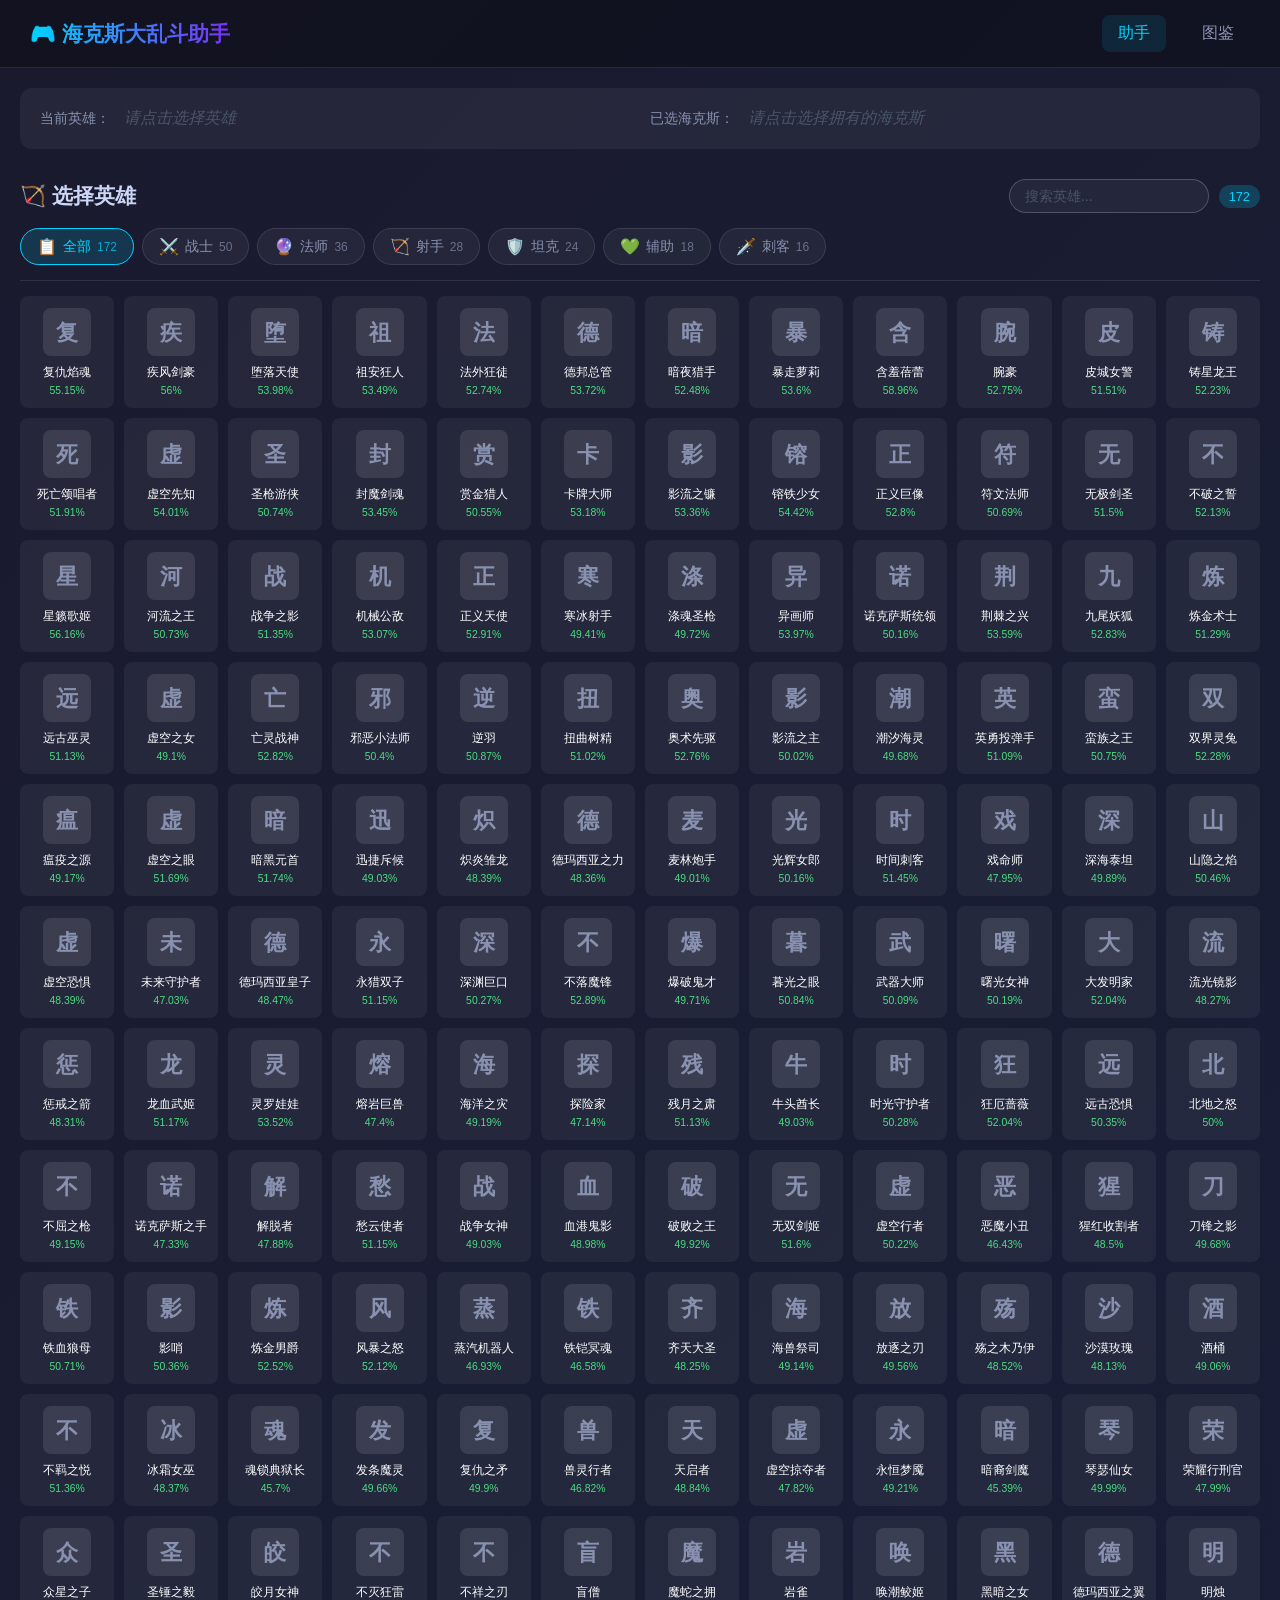
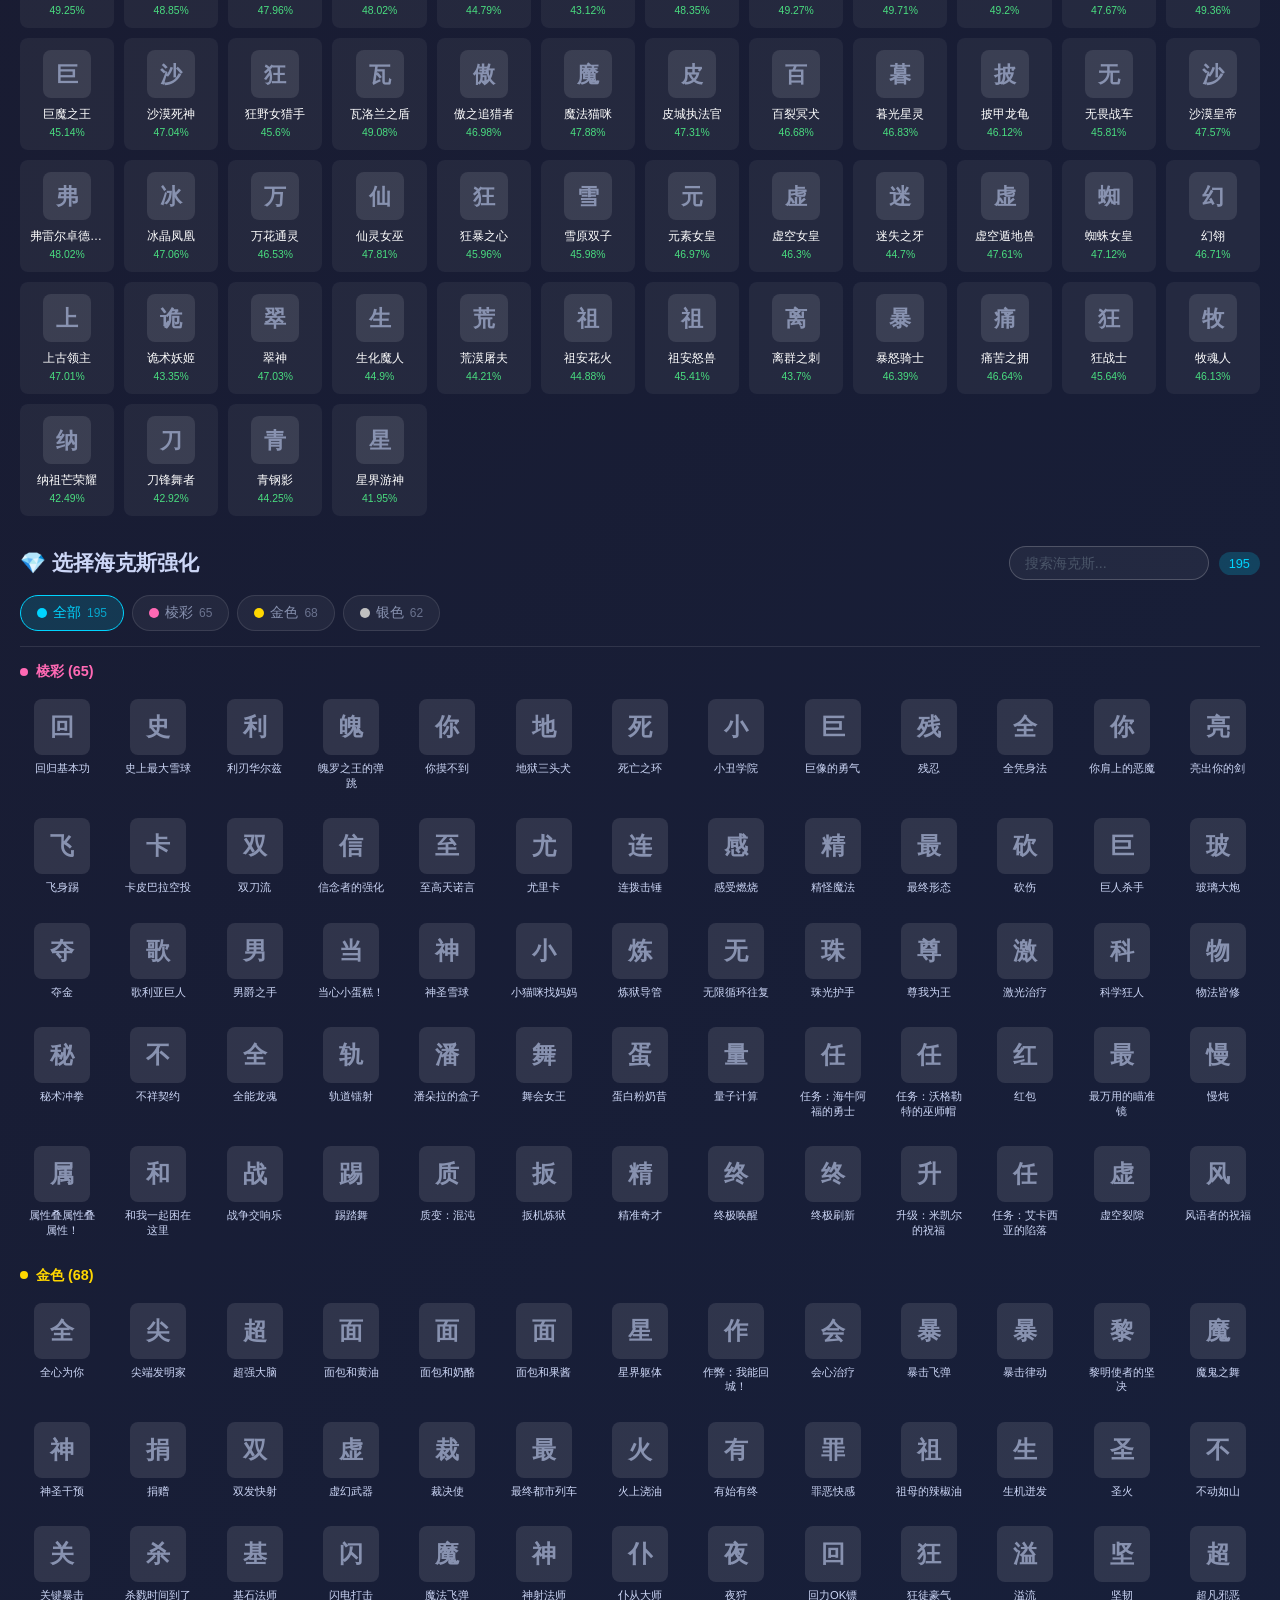
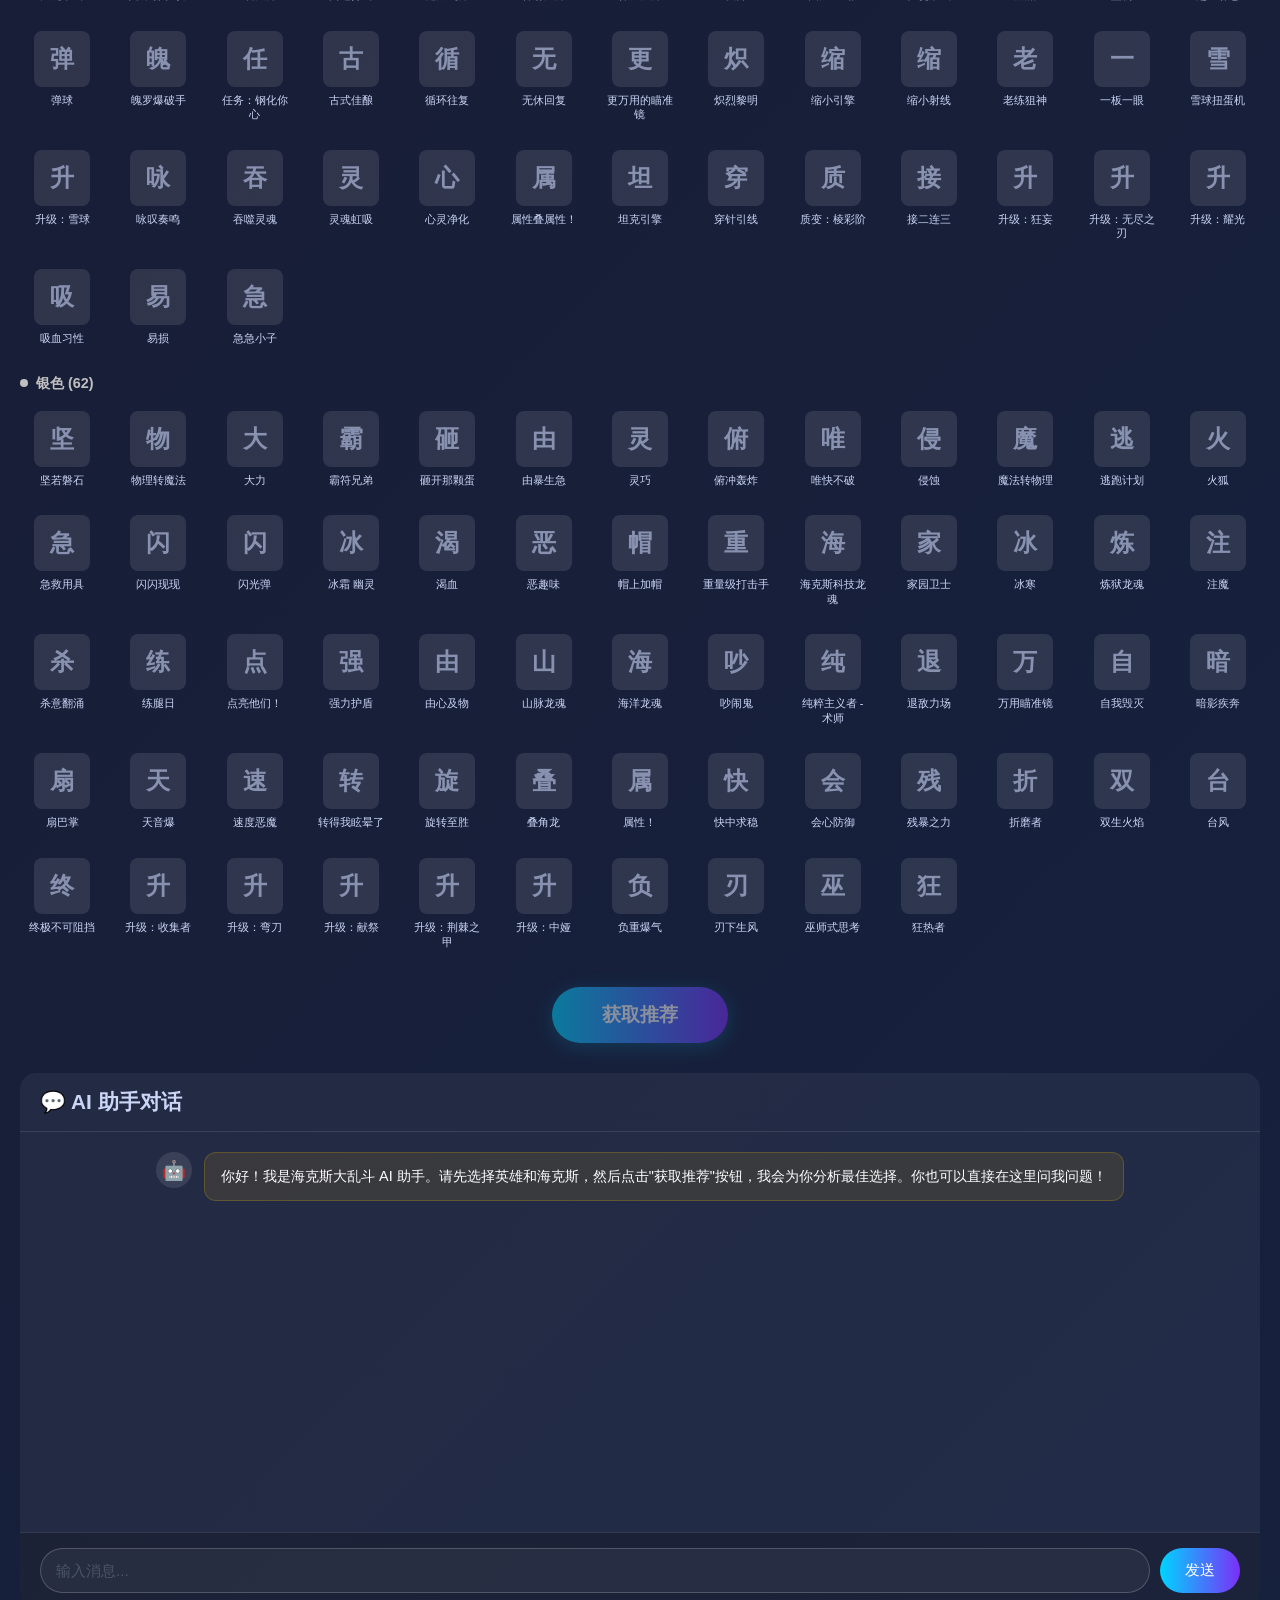
==== index.html @ 684c911e "切换到 Vercel Serverless Functions 版本" ====
<!DOCTYPE html>
<html lang="zh-CN">
<head>
  <meta charset="UTF-8">
  <meta name="viewport" content="width=device-width, initial-scale=1.0">
  <title>海克斯大乱斗助手</title>
  <link rel="stylesheet" href="css/style.css">
</head>
<body>
  <!-- 顶部导航 -->
  <nav class="top-nav">
    <div class="nav-brand">🎮 海克斯大乱斗助手</div>
    <div class="nav-links">
      <a href="#" class="nav-link active" data-page="assistant">助手</a>
      <a href="#" class="nav-link" data-page="codex">图鉴</a>
    </div>
  </nav>

  <div class="container">
    <!-- 助手页面 -->
    <div id="page-assistant" class="page active">
      <!-- 选择信息 -->
      <div class="selection-info">
        <div class="selection-item" id="selected-hero">
          <span class="selection-label">当前英雄：</span>
          <span class="selection-placeholder">请点击选择英雄</span>
        </div>
        <div class="selection-item" id="selected-augments">
          <span class="selection-label">已选海克斯：</span>
          <span class="selection-placeholder">请点击选择拥有的海克斯</span>
        </div>
      </div>

      <!-- 英雄选择 -->
      <section class="section">
        <div class="section-header">
          <h2 class="section-title">🏹 选择英雄</h2>
          <div class="search-box">
            <input type="text" id="hero-search" placeholder="搜索英雄..." class="search-input">
            <span id="hero-count" class="count-badge"></span>
          </div>
        </div>
        <div id="hero-tabs" class="tabs-container"></div>
        <div id="hero-grid" class="hero-grid"></div>
      </section>

      <!-- 海克斯选择 -->
      <section class="section">
        <div class="section-header">
          <h2 class="section-title">💎 选择海克斯强化</h2>
          <div class="search-box">
            <input type="text" id="augment-search" placeholder="搜索海克斯..." class="search-input">
            <span id="augment-count" class="count-badge"></span>
          </div>
        </div>
        <div id="augment-tabs" class="tabs-container"></div>
        <div id="augment-grid"></div>
      </section>

      <!-- 推荐按钮 -->
      <section class="recommend-section">
        <button id="recommend-btn" class="recommend-btn" disabled>获取推荐</button>
      </section>

      <!-- 加载状态 -->
      <div id="loading" class="loading">
        <div class="loading-spinner"></div>
        <span class="loading-text">AI 正在分析中...</span>
      </div>

      <!-- 对话框区域 -->
      <section class="chat-section">
        <div class="chat-header">
          <h2 class="section-title">💬 AI 助手对话</h2>
        </div>
        <div id="chat-area" class="chat-area">
          <div id="chat-messages" class="chat-messages">
            <div class="chat-message system">
              <div class="message-avatar">🤖</div>
              <div class="message-content">你好！我是海克斯大乱斗 AI 助手。请先选择英雄和海克斯，然后点击"获取推荐"按钮，我会为你分析最佳选择。你也可以直接在这里问我问题！</div>
            </div>
          </div>
          <div class="chat-input-area">
            <input type="text" id="chat-input" placeholder="输入消息..." class="chat-input">
            <button id="chat-send" class="chat-send">发送</button>
          </div>
        </div>
      </section>
    </div>

    <!-- 图鉴页面 -->
    <div id="page-codex" class="page">
      <!-- 图鉴类型切换 -->
      <div class="codex-type-tabs">
        <button class="codex-type-btn active" data-type="augments">💎 海克斯图鉴</button>
        <button class="codex-type-btn" data-type="heroes">🏹 英雄图鉴</button>
      </div>

      <!-- 海克斯图鉴 -->
      <div id="codex-augments" class="codex-section active">
        <div class="codex-header">
          <div class="search-box">
            <input type="text" id="codex-search" placeholder="搜索海克斯..." class="search-input">
            <span id="codex-count" class="count-badge"></span>
          </div>
        </div>
        <div id="codex-tabs" class="tabs-container">
          <button class="tab-btn active" data-tier="all">
            <span class="tab-dot" style="background: #00d4ff"></span>
            <span class="tab-name">全部</span>
          </button>
          <button class="tab-btn" data-tier="prismatic">
            <span class="tab-dot" style="background: #FF69B4"></span>
            <span class="tab-name">棱彩</span>
          </button>
          <button class="tab-btn" data-tier="gold">
            <span class="tab-dot" style="background: #FFD700"></span>
            <span class="tab-name">金色</span>
          </button>
          <button class="tab-btn" data-tier="silver">
            <span class="tab-dot" style="background: #C0C0C0"></span>
            <span class="tab-name">银色</span>
          </button>
        </div>
        <div id="codex-grid" class="codex-grid"></div>
      </div>

      <!-- 英雄图鉴 -->
      <div id="codex-heroes" class="codex-section">
        <div class="codex-header">
          <div class="search-box">
            <input type="text" id="hero-codex-search" placeholder="搜索英雄..." class="search-input">
            <span id="hero-codex-count" class="count-badge"></span>
          </div>
        </div>
        <div id="hero-codex-tabs" class="tabs-container">
          <button class="tab-btn active" data-role="all">📋 全部</button>
          <button class="tab-btn" data-role="战士">⚔️ 战士</button>
          <button class="tab-btn" data-role="法师">🔮 法师</button>
          <button class="tab-btn" data-role="射手">🏹 射手</button>
          <button class="tab-btn" data-role="坦克">🛡️ 坦克</button>
          <button class="tab-btn" data-role="辅助">💚 辅助</button>
          <button class="tab-btn" data-role="刺客">🗡️ 刺客</button>
        </div>
        <div id="hero-codex-grid" class="codex-grid"></div>
      </div>
    </div>
  </div>

  <!-- 详情弹窗 -->
  <div id="detail-modal" class="modal">
    <div class="modal-content detail-modal-content">
      <button class="modal-close" id="detail-close">&times;</button>
      <div id="detail-body"></div>
    </div>
  </div>

  <!-- 引入 JS 文件 -->
  <script src="js/data.js"></script>
  <script src="js/ai.js"></script>
  <script src="js/ui.js"></script>
  <script src="js/codex.js"></script>
  <script src="js/app.js"></script>
</body>
</html>
---- css/style.css ----
/* 海克斯大乱斗助手样式 */

* {
  margin: 0;
  padding: 0;
  box-sizing: border-box;
}

body {
  font-family: 'Microsoft YaHei', 'PingFang SC', sans-serif;
  background: linear-gradient(135deg, #1a1a2e 0%, #16213e 100%);
  color: #fff;
  min-height: 100vh;
}

.container {
  max-width: 1400px;
  margin: 0 auto;
  padding: 20px;
}

/* 顶部导航 */
.top-nav {
  display: flex;
  align-items: center;
  justify-content: space-between;
  padding: 15px 30px;
  background: rgba(0, 0, 0, 0.3);
  border-bottom: 1px solid rgba(255, 255, 255, 0.1);
  position: sticky;
  top: 0;
  z-index: 100;
}

.nav-brand {
  font-size: 1.3rem;
  font-weight: 600;
  background: linear-gradient(90deg, #00d4ff, #7b2ff7);
  -webkit-background-clip: text;
  -webkit-text-fill-color: transparent;
  background-clip: text;
}

.nav-links {
  display: flex;
  gap: 20px;
}

.nav-link {
  color: #8892b0;
  text-decoration: none;
  font-size: 1rem;
  padding: 8px 16px;
  border-radius: 8px;
  transition: all 0.3s ease;
}

.nav-link:hover {
  color: #ccd6f6;
  background: rgba(255, 255, 255, 0.05);
}

.nav-link.active {
  color: #00d4ff;
  background: rgba(0, 212, 255, 0.1);
}

.top-nav .config-btn {
  position: static;
}

/* 页面切换 */
.page {
  display: none;
}

.page.active {
  display: block;
}

/* 头部 */
.header {
  text-align: center;
  padding: 30px 0;
  position: relative;
}

.header h1 {
  font-size: 2.5rem;
  background: linear-gradient(90deg, #00d4ff, #7b2ff7);
  -webkit-background-clip: text;
  -webkit-text-fill-color: transparent;
  background-clip: text;
  margin-bottom: 10px;
}

.header p {
  color: #8892b0;
  font-size: 1.1rem;
}

.config-btn {
  position: absolute;
  top: 30px;
  right: 20px;
  background: rgba(255, 255, 255, 0.1);
  border: 1px solid rgba(255, 255, 255, 0.2);
  color: #fff;
  padding: 10px 20px;
  border-radius: 8px;
  cursor: pointer;
  transition: all 0.3s ease;
}

.config-btn:hover {
  background: rgba(255, 255, 255, 0.2);
}

/* 数据来源 */
.data-source {
  text-align: center;
  padding: 10px;
  margin-bottom: 20px;
  background: rgba(255, 255, 255, 0.03);
  border-radius: 8px;
  font-size: 0.85rem;
  color: #8892b0;
}

.data-source a {
  color: #00d4ff;
  text-decoration: none;
}

.data-source a:hover {
  text-decoration: underline;
}

/* 选择区域 */
.selection-info {
  background: rgba(255, 255, 255, 0.05);
  border-radius: 12px;
  padding: 20px;
  margin-bottom: 30px;
  display: flex;
  flex-wrap: wrap;
  gap: 20px;
}

.selection-item {
  flex: 1;
  min-width: 250px;
}

.selection-label {
  color: #8892b0;
  font-size: 0.9rem;
  margin-right: 10px;
}

.selection-value {
  color: #00d4ff;
  font-weight: 500;
}

.selection-placeholder {
  color: #4a5568;
  font-style: italic;
}

/* 区块样式 */
.section {
  margin-bottom: 30px;
}

.section-header {
  display: flex;
  justify-content: space-between;
  align-items: center;
  margin-bottom: 15px;
  flex-wrap: wrap;
  gap: 10px;
}

.section-title {
  font-size: 1.3rem;
  color: #ccd6f6;
}

/* 搜索框 */
.search-box {
  display: flex;
  align-items: center;
  gap: 10px;
}

.search-input {
  padding: 8px 15px;
  background: rgba(255, 255, 255, 0.05);
  border: 1px solid rgba(255, 255, 255, 0.2);
  border-radius: 20px;
  color: #fff;
  font-size: 0.9rem;
  width: 200px;
  transition: all 0.3s ease;
}

.search-input:focus {
  outline: none;
  border-color: #00d4ff;
  background: rgba(255, 255, 255, 0.1);
}

.search-input::placeholder {
  color: #4a5568;
}

.count-badge {
  background: rgba(0, 212, 255, 0.2);
  color: #00d4ff;
  padding: 4px 10px;
  border-radius: 12px;
  font-size: 0.8rem;
  min-width: 30px;
  text-align: center;
}

/* Tabs 容器 */
.tabs-container {
  display: flex;
  flex-wrap: wrap;
  gap: 8px;
  margin-bottom: 15px;
  padding-bottom: 15px;
  border-bottom: 1px solid rgba(255, 255, 255, 0.1);
}

.tab-btn {
  display: flex;
  align-items: center;
  gap: 6px;
  padding: 8px 16px;
  background: rgba(255, 255, 255, 0.05);
  border: 1px solid rgba(255, 255, 255, 0.1);
  border-radius: 20px;
  color: #8892b0;
  font-size: 0.85rem;
  cursor: pointer;
  transition: all 0.3s ease;
}

.tab-btn:hover {
  background: rgba(255, 255, 255, 0.1);
  color: #ccd6f6;
}

.tab-btn.active {
  background: rgba(0, 212, 255, 0.15);
  border-color: #00d4ff;
  color: #00d4ff;
}

.tab-icon {
  font-size: 1rem;
}

.tab-dot {
  width: 10px;
  height: 10px;
  border-radius: 50%;
}

.tab-name {
  font-weight: 500;
}

.tab-count {
  font-size: 0.75rem;
  opacity: 0.7;
}

/* 英雄网格 */
.hero-grid {
  display: grid;
  grid-template-columns: repeat(auto-fill, minmax(90px, 1fr));
  gap: 10px;
}

.hero-card {
  background: rgba(255, 255, 255, 0.05);
  border: 2px solid transparent;
  border-radius: 8px;
  padding: 10px 8px;
  text-align: center;
  cursor: pointer;
  transition: all 0.3s ease;
}

.hero-card:hover {
  background: rgba(255, 255, 255, 0.1);
  transform: translateY(-2px);
}

.hero-card.selected {
  background: rgba(0, 212, 255, 0.15);
  border-color: #00d4ff;
}

.hero-avatar-wrapper {
  width: 48px;
  height: 48px;
  border-radius: 8px;
  overflow: hidden;
  margin: 0 auto 8px;
  background: rgba(255, 255, 255, 0.1);
  display: flex;
  align-items: center;
  justify-content: center;
}

.hero-icon {
  width: 100%;
  height: 100%;
  object-fit: cover;
}

.hero-placeholder {
  font-size: 1.4rem;
  font-weight: bold;
  color: #8892b0;
}

.hero-name {
  font-size: 0.75rem;
  font-weight: 500;
  margin-bottom: 4px;
  white-space: nowrap;
  overflow: hidden;
  text-overflow: ellipsis;
}

.hero-winrate {
  font-size: 0.65rem;
  color: #4ade80;
}

/* 海克斯区块 */
.augment-section {
  margin-bottom: 20px;
}

.augment-section-title {
  font-size: 0.9rem;
  font-weight: 600;
  margin-bottom: 10px;
  display: flex;
  align-items: center;
  gap: 8px;
}

.tier-dot {
  width: 8px;
  height: 8px;
  border-radius: 50%;
  display: inline-block;
}

/* 海克斯图标网格 */
.augment-grid {
  display: grid;
  grid-template-columns: repeat(auto-fill, minmax(80px, 1fr));
  gap: 12px;
}

.augment-card {
  display: flex;
  flex-direction: column;
  align-items: center;
  cursor: pointer;
  transition: all 0.3s ease;
  padding: 8px;
  border-radius: 8px;
}

.augment-card:hover {
  background: rgba(255, 255, 255, 0.05);
  transform: translateY(-2px);
}

.augment-card.selected {
  background: rgba(255, 255, 255, 0.08);
}

.augment-icon-wrapper {
  width: 56px;
  height: 56px;
  border-radius: 8px;
  border: 2px solid transparent;
  overflow: hidden;
  position: relative;
  background: rgba(255, 255, 255, 0.1);
  display: flex;
  align-items: center;
  justify-content: center;
  margin-bottom: 6px;
  transition: border-color 0.3s ease;
}

.augment-icon {
  width: 100%;
  height: 100%;
  object-fit: cover;
}

.augment-placeholder {
  font-size: 1.5rem;
  font-weight: bold;
  color: #8892b0;
}

.augment-check {
  position: absolute;
  bottom: 2px;
  right: 2px;
  background: #4ade80;
  color: #000;
  width: 18px;
  height: 18px;
  border-radius: 50%;
  display: flex;
  align-items: center;
  justify-content: center;
  font-size: 0.7rem;
  font-weight: bold;
}

.augment-card .augment-name {
  font-size: 0.7rem;
  color: #ccd6f6;
  text-align: center;
  line-height: 1.3;
  max-width: 70px;
  overflow: hidden;
  text-overflow: ellipsis;
  display: -webkit-box;
  -webkit-line-clamp: 2;
  -webkit-box-orient: vertical;
}

.augment-card.selected .augment-name {
  color: var(--tier-color, #00d4ff);
}

/* 推荐按钮 */
.recommend-section {
  text-align: center;
  margin: 30px 0;
}

.recommend-btn {
  background: linear-gradient(90deg, #00d4ff, #7b2ff7);
  color: #fff;
  border: none;
  padding: 15px 50px;
  font-size: 1.2rem;
  font-weight: 600;
  border-radius: 30px;
  cursor: pointer;
  transition: all 0.3s ease;
  box-shadow: 0 4px 20px rgba(0, 212, 255, 0.3);
}

.recommend-btn:hover:not(:disabled) {
  transform: translateY(-3px);
  box-shadow: 0 6px 25px rgba(0, 212, 255, 0.4);
}

.recommend-btn:disabled {
  opacity: 0.5;
  cursor: not-allowed;
}

/* 加载状态 */
.loading {
  display: none;
  justify-content: center;
  align-items: center;
  padding: 30px;
  gap: 10px;
}

.loading-spinner {
  width: 30px;
  height: 30px;
  border: 3px solid rgba(255, 255, 255, 0.1);
  border-top-color: #00d4ff;
  border-radius: 50%;
  animation: spin 1s linear infinite;
}

@keyframes spin {
  to { transform: rotate(360deg); }
}

.loading-text {
  color: #8892b0;
  font-size: 1rem;
}

/* 结果区域 */
.result-area {
  display: none;
  background: rgba(255, 255, 255, 0.05);
  border-radius: 16px;
  padding: 30px;
  margin-top: 30px;
}

.result-area h3 {
  font-size: 1.2rem;
  color: #ccd6f6;
  margin-bottom: 20px;
}

.recommendation-item {
  background: rgba(0, 212, 255, 0.05);
  border: 1px solid rgba(0, 212, 255, 0.2);
  border-radius: 10px;
  padding: 20px;
  margin-bottom: 15px;
}

.rec-header {
  display: flex;
  align-items: center;
  gap: 15px;
  margin-bottom: 10px;
}

.rec-rank {
  background: linear-gradient(90deg, #00d4ff, #7b2ff7);
  padding: 5px 12px;
  border-radius: 15px;
  font-size: 0.85rem;
  font-weight: 600;
}

.rec-augment {
  font-size: 1.1rem;
  font-weight: 600;
  color: #00d4ff;
}

.rec-reason {
  color: #ccd6f6;
  line-height: 1.6;
  font-size: 0.95rem;
}

.result-analysis {
  margin-top: 25px;
  padding-top: 25px;
  border-top: 1px solid rgba(255, 255, 255, 0.1);
}

.analysis-content {
  color: #ccd6f6;
  line-height: 1.8;
  font-size: 0.95rem;
}

.result-error {
  display: flex;
  align-items: center;
  gap: 10px;
  padding: 20px;
  background: rgba(255, 59, 48, 0.1);
  border: 1px solid rgba(255, 59, 48, 0.3);
  border-radius: 10px;
  color: #ff6b6b;
}

.error-icon {
  font-size: 1.5rem;
}

.result-raw pre {
  background: rgba(0, 0, 0, 0.3);
  padding: 15px;
  border-radius: 8px;
  overflow-x: auto;
  font-size: 0.85rem;
  color: #8892b0;
}

/* 配置弹窗 */
.modal {
  display: none;
  position: fixed;
  top: 0;
  left: 0;
  right: 0;
  bottom: 0;
  background: rgba(0, 0, 0, 0.7);
  justify-content: center;
  align-items: center;
  z-index: 1000;
}

.modal-content {
  background: #1a1a2e;
  border: 1px solid rgba(255, 255, 255, 0.1);
  border-radius: 16px;
  padding: 30px;
  width: 90%;
  max-width: 450px;
}

.modal-title {
  font-size: 1.3rem;
  color: #ccd6f6;
  margin-bottom: 20px;
}

.form-group {
  margin-bottom: 20px;
}

.form-group label {
  display: block;
  color: #8892b0;
  margin-bottom: 8px;
  font-size: 0.9rem;
}

.form-group input {
  width: 100%;
  padding: 12px 15px;
  background: rgba(255, 255, 255, 0.05);
  border: 1px solid rgba(255, 255, 255, 0.2);
  border-radius: 8px;
  color: #fff;
  font-size: 1rem;
  transition: border-color 0.3s ease;
}

.form-group input:focus {
  outline: none;
  border-color: #00d4ff;
}

.form-group input::placeholder {
  color: #4a5568;
}

.modal-buttons {
  display: flex;
  gap: 10px;
  justify-content: flex-end;
}

.btn {
  padding: 10px 25px;
  border-radius: 8px;
  font-size: 0.95rem;
  cursor: pointer;
  transition: all 0.3s ease;
}

.btn-primary {
  background: linear-gradient(90deg, #00d4ff, #7b2ff7);
  color: #fff;
  border: none;
}

.btn-primary:hover {
  opacity: 0.9;
}

.btn-secondary {
  background: transparent;
  color: #8892b0;
  border: 1px solid rgba(255, 255, 255, 0.2);
}

.btn-secondary:hover {
  background: rgba(255, 255, 255, 0.1);
}

/* Checkbox 样式 */
.checkbox-label {
  display: flex;
  align-items: center;
  gap: 8px;
  cursor: pointer;
  color: #8892b0;
  font-size: 0.9rem;
}

.checkbox-label input[type="checkbox"] {
  width: 18px;
  height: 18px;
  accent-color: #00d4ff;
}

/* 响应式设计 */
@media (max-width: 768px) {
  .header h1 {
    font-size: 1.8rem;
  }

  .config-btn {
    position: static;
    margin-top: 15px;
  }

  .section-header {
    flex-direction: column;
    align-items: flex-start;
  }

  .search-input {
    width: 100%;
  }

  .tabs-container {
    gap: 6px;
  }

  .tab-btn {
    padding: 6px 12px;
    font-size: 0.8rem;
  }

  .hero-grid {
    grid-template-columns: repeat(auto-fill, minmax(75px, 1fr));
  }

  .augment-grid {
    grid-template-columns: repeat(auto-fill, minmax(70px, 1fr));
    gap: 8px;
  }

  .augment-icon-wrapper {
    width: 48px;
    height: 48px;
  }

  .selection-info {
    flex-direction: column;
  }

  .recommend-btn {
    padding: 12px 40px;
    font-size: 1rem;
  }

  .chat-messages {
    height: 300px;
  }
}

/* 对话框样式 */
.chat-section {
  margin-top: 30px;
  background: rgba(255, 255, 255, 0.05);
  border-radius: 16px;
  overflow: hidden;
}

.chat-header {
  padding: 15px 20px;
  border-bottom: 1px solid rgba(255, 255, 255, 0.1);
}

.chat-header .section-title {
  margin-bottom: 0;
  border-bottom: none;
  padding-bottom: 0;
}

.chat-area {
  display: flex;
  flex-direction: column;
}

.chat-messages {
  height: 400px;
  overflow-y: auto;
  padding: 20px;
  display: flex;
  flex-direction: column;
  gap: 15px;
}

.chat-message {
  display: flex;
  gap: 12px;
  max-width: 80%;
}

.chat-message.user {
  align-self: flex-end;
  flex-direction: row-reverse;
}

.chat-message.system {
  align-self: center;
  max-width: 90%;
}

.message-avatar {
  width: 36px;
  height: 36px;
  border-radius: 50%;
  background: rgba(255, 255, 255, 0.1);
  display: flex;
  align-items: center;
  justify-content: center;
  font-size: 1.2rem;
  flex-shrink: 0;
}

.message-content {
  background: rgba(255, 255, 255, 0.1);
  padding: 12px 16px;
  border-radius: 12px;
  line-height: 1.6;
  font-size: 0.95rem;
}

.chat-message.user .message-content {
  background: linear-gradient(135deg, rgba(0, 212, 255, 0.2), rgba(123, 47, 247, 0.2));
}

.chat-message.system .message-content {
  background: rgba(255, 193, 7, 0.1);
  border: 1px solid rgba(255, 193, 7, 0.2);
  text-align: center;
  font-size: 0.9rem;
}

.chat-input-area {
  display: flex;
  gap: 10px;
  padding: 15px 20px;
  border-top: 1px solid rgba(255, 255, 255, 0.1);
  background: rgba(0, 0, 0, 0.2);
}

.chat-input {
  flex: 1;
  padding: 12px 15px;
  background: rgba(255, 255, 255, 0.05);
  border: 1px solid rgba(255, 255, 255, 0.2);
  border-radius: 25px;
  color: #fff;
  font-size: 0.95rem;
  outline: none;
  transition: border-color 0.3s ease;
}

.chat-input:focus {
  border-color: #00d4ff;
}

.chat-input::placeholder {
  color: #4a5568;
}

.chat-send {
  padding: 12px 25px;
  background: linear-gradient(90deg, #00d4ff, #7b2ff7);
  color: #fff;
  border: none;
  border-radius: 25px;
  font-size: 0.95rem;
  cursor: pointer;
  transition: all 0.3s ease;
}

.chat-send:hover {
  opacity: 0.9;
  transform: translateY(-1px);
}

/* 滚动条样式 */
.chat-messages::-webkit-scrollbar {
  width: 6px;
}

.chat-messages::-webkit-scrollbar-track {
  background: rgba(255, 255, 255, 0.05);
}

.chat-messages::-webkit-scrollbar-thumb {
  background: rgba(255, 255, 255, 0.2);
  border-radius: 3px;
}

.chat-messages::-webkit-scrollbar-thumb:hover {
  background: rgba(255, 255, 255, 0.3);
}

/* 图鉴页面 */
.codex-header {
  display: flex;
  justify-content: space-between;
  align-items: center;
  margin-bottom: 20px;
  flex-wrap: wrap;
  gap: 10px;
}

.codex-header .section-title {
  margin-bottom: 0;
  border-bottom: none;
  padding-bottom: 0;
}

.codex-grid {
  display: grid;
  grid-template-columns: repeat(auto-fill, minmax(150px, 1fr));
  gap: 12px;
}

.codex-card {
  display: flex;
  flex-direction: column;
  align-items: center;
  padding: 12px;
  background: rgba(255, 255, 255, 0.05);
  border: 1px solid transparent;
  border-radius: 10px;
  cursor: pointer;
  transition: all 0.3s ease;
  text-align: center;
}

.codex-card:hover {
  background: rgba(255, 255, 255, 0.1);
  border-color: var(--tier-color, #00d4ff);
  transform: translateY(-2px);
}

.codex-icon-wrapper {
  width: 40px;
  height: 40px;
  border-radius: 6px;
  border: 2px solid;
  overflow: hidden;
  flex-shrink: 0;
  background: rgba(255, 255, 255, 0.1);
  display: flex;
  align-items: center;
  justify-content: center;
  margin-bottom: 8px;
}

.codex-icon {
  width: 100%;
  height: 100%;
  object-fit: cover;
}

.codex-placeholder {
  font-size: 1.1rem;
  font-weight: bold;
  color: #8892b0;
}

.codex-info {
  width: 100%;
}

.codex-name {
  font-weight: 600;
  font-size: 0.8rem;
  margin-bottom: 2px;
  white-space: nowrap;
  overflow: hidden;
  text-overflow: ellipsis;
}

.codex-tier {
  font-size: 0.7rem;
  color: #8892b0;
}

/* 英雄图鉴网格 */
.codex-hero-card {
  display: flex;
  flex-direction: column;
  align-items: center;
  padding: 12px;
  background: rgba(255, 255, 255, 0.05);
  border: 1px solid transparent;
  border-radius: 10px;
  cursor: pointer;
  transition: all 0.3s ease;
  text-align: center;
}

.codex-hero-card:hover {
  background: rgba(255, 255, 255, 0.1);
  border-color: #00d4ff;
  transform: translateY(-2px);
}

.codex-hero-avatar {
  width: 48px;
  height: 48px;
  border-radius: 8px;
  overflow: hidden;
  background: rgba(255, 255, 255, 0.1);
  display: flex;
  align-items: center;
  justify-content: center;
  margin-bottom: 8px;
}

.codex-hero-avatar img {
  width: 100%;
  height: 100%;
  object-fit: cover;
}

.codex-hero-avatar .placeholder {
  font-size: 1.3rem;
  font-weight: bold;
  color: #8892b0;
}

.codex-hero-name {
  font-size: 0.8rem;
  font-weight: 500;
  margin-bottom: 4px;
}

.codex-hero-tags {
  font-size: 0.65rem;
  color: #8892b0;
}

.codex-hero-winrate {
  font-size: 0.7rem;
  color: #4ade80;
  margin-top: 2px;
}

/* 详情弹窗 */
.detail-modal-content {
  max-width: 600px;
  max-height: 80vh;
  overflow-y: auto;
  position: relative;
}

.modal-close {
  position: absolute;
  top: 15px;
  right: 15px;
  background: none;
  border: none;
  color: #8892b0;
  font-size: 1.5rem;
  cursor: pointer;
  width: 30px;
  height: 30px;
  display: flex;
  align-items: center;
  justify-content: center;
  border-radius: 50%;
  transition: all 0.3s ease;
}

.modal-close:hover {
  color: #fff;
  background: rgba(255, 255, 255, 0.1);
}

.detail-header {
  display: flex;
  align-items: center;
  gap: 20px;
  margin-bottom: 25px;
}

.detail-icon-wrapper {
  width: 80px;
  height: 80px;
  border-radius: 12px;
  border: 3px solid;
  overflow: hidden;
  flex-shrink: 0;
  background: rgba(255, 255, 255, 0.1);
  display: flex;
  align-items: center;
  justify-content: center;
}

.detail-icon {
  width: 100%;
  height: 100%;
  object-fit: cover;
}

.detail-icon-placeholder {
  font-size: 2.5rem;
  font-weight: bold;
  color: #8892b0;
}

.detail-title h2 {
  margin-bottom: 8px;
}

.detail-tier-badge {
  display: inline-block;
  padding: 4px 12px;
  border-radius: 12px;
  font-size: 0.8rem;
  font-weight: 500;
}

.detail-section {
  margin-bottom: 20px;
}

.detail-section h3 {
  font-size: 1rem;
  color: #ccd6f6;
  margin-bottom: 10px;
  padding-bottom: 8px;
  border-bottom: 1px solid rgba(255, 255, 255, 0.1);
}

.detail-desc {
  color: #ccd6f6;
  line-height: 1.8;
  font-size: 0.95rem;
}

.detail-heroes {
  display: flex;
  flex-wrap: wrap;
  gap: 10px;
}

.detail-hero-card {
  display: flex;
  flex-direction: column;
  align-items: center;
  padding: 10px;
  background: rgba(255, 255, 255, 0.05);
  border-radius: 8px;
  min-width: 70px;
}

.detail-hero-avatar {
  width: 40px;
  height: 40px;
  border-radius: 8px;
  overflow: hidden;
  background: rgba(255, 255, 255, 0.1);
  display: flex;
  align-items: center;
  justify-content: center;
  margin-bottom: 6px;
}

.detail-hero-avatar img {
  width: 100%;
  height: 100%;
  object-fit: cover;
}

.detail-hero-avatar .placeholder {
  font-size: 1.1rem;
  font-weight: bold;
  color: #8892b0;
}

.detail-hero-name {
  font-size: 0.75rem;
  font-weight: 500;
  margin-bottom: 2px;
  text-align: center;
}

.detail-hero-tags {
  font-size: 0.6rem;
  color: #8892b0;
}

.detail-tips {
  color: #ccd6f6;
  line-height: 1.6;
  font-size: 0.9rem;
}

/* 图鉴类型切换 */
.codex-type-tabs {
  display: flex;
  gap: 10px;
  margin-bottom: 20px;
}

.codex-type-btn {
  padding: 12px 24px;
  background: rgba(255, 255, 255, 0.05);
  border: 1px solid rgba(255, 255, 255, 0.1);
  border-radius: 10px;
  color: #8892b0;
  font-size: 1rem;
  cursor: pointer;
  transition: all 0.3s ease;
}

.codex-type-btn:hover {
  background: rgba(255, 255, 255, 0.1);
  color: #ccd6f6;
}

.codex-type-btn.active {
  background: rgba(0, 212, 255, 0.15);
  border-color: #00d4ff;
  color: #00d4ff;
}

.codex-section {
  display: none;
}

.codex-section.active {
  display: block;
}

/* 英雄详情大图 */
.detail-hero-large {
  width: 80px;
  height: 80px;
  border-radius: 12px;
  overflow: hidden;
  background: rgba(255, 255, 255, 0.1);
}

.detail-hero-large img {
  width: 100%;
  height: 100%;
  object-fit: cover;
}

.detail-hero-large .placeholder {
  width: 100%;
  height: 100%;
  display: flex;
  align-items: center;
  justify-content: center;
  font-size: 2.5rem;
  font-weight: bold;
  color: #8892b0;
}

.detail-hero-info {
  display: flex;
  gap: 15px;
  align-items: center;
}

.detail-hero-role {
  color: #8892b0;
  font-size: 0.9rem;
}

.detail-hero-winrate {
  color: #4ade80;
  font-size: 0.9rem;
}

/* 推荐海克斯列表 */
.detail-augments {
  display: flex;
  flex-wrap: wrap;
  gap: 10px;
}

.detail-augment-card {
  display: flex;
  align-items: center;
  gap: 10px;
  padding: 10px;
  background: rgba(255, 255, 255, 0.05);
  border-radius: 8px;
  border: 1px solid transparent;
  transition: all 0.3s ease;
}

.detail-augment-card:hover {
  border-color: var(--tier-color, #00d4ff);
  background: rgba(255, 255, 255, 0.1);
}

.detail-augment-icon {
  width: 36px;
  height: 36px;
  border-radius: 6px;
  border: 2px solid;
  overflow: hidden;
  flex-shrink: 0;
  background: rgba(255, 255, 255, 0.1);
  display: flex;
  align-items: center;
  justify-content: center;
}

.detail-augment-icon img {
  width: 100%;
  height: 100%;
  object-fit: cover;
}

.detail-augment-icon span {
  font-size: 1rem;
  font-weight: bold;
  color: #8892b0;
}

.detail-augment-info {
  min-width: 0;
}

.detail-augment-name {
  font-size: 0.85rem;
  font-weight: 600;
  white-space: nowrap;
  overflow: hidden;
  text-overflow: ellipsis;
}

.detail-augment-tier {
  font-size: 0.7rem;
  color: #8892b0;
}

/* Tooltip 样式 */
.tooltip-wrapper {
  position: relative;
  cursor: pointer;
}

.tooltip {
  position: fixed;
  background: #1a1a2e;
  border: 1px solid rgba(255, 255, 255, 0.2);
  border-radius: 8px;
  padding: 12px 15px;
  width: 280px;
  max-width: 90vw;
  font-size: 0.85rem;
  line-height: 1.6;
  color: #ccd6f6;
  box-shadow: 0 4px 20px rgba(0, 0, 0, 0.5);
  z-index: 1000;
  pointer-events: none;
  word-wrap: break-word;
  overflow-wrap: break-word;
}

/* 响应式 */
@media (max-width: 768px) {
  .top-nav {
    flex-wrap: wrap;
    gap: 10px;
    padding: 10px 15px;
  }

  .nav-links {
    order: 3;
    width: 100%;
    justify-content: center;
  }

  .codex-grid {
    grid-template-columns: repeat(auto-fill, minmax(120px, 1fr));
  }

  .codex-type-tabs {
    flex-wrap: wrap;
  }

  .detail-header {
    flex-direction: column;
    text-align: center;
  }

  .detail-augments {
    justify-content: center;
  }
}
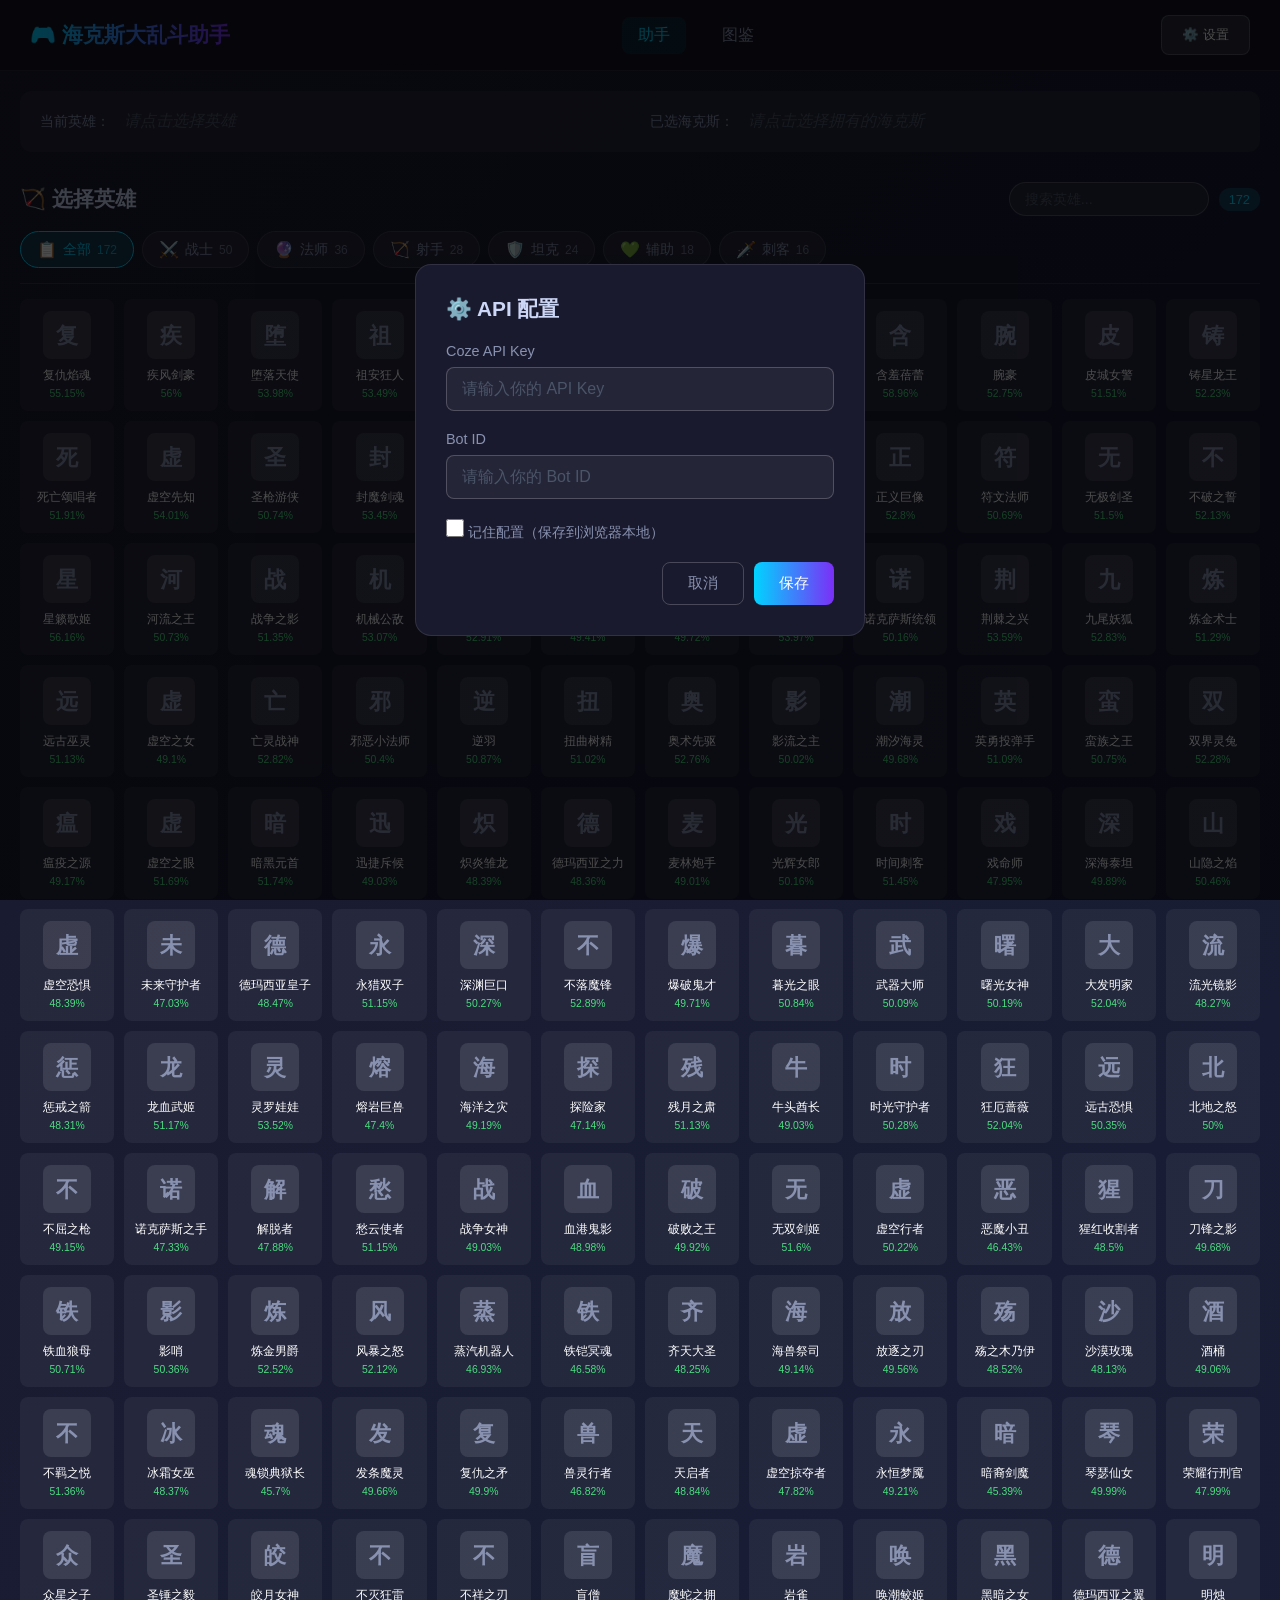
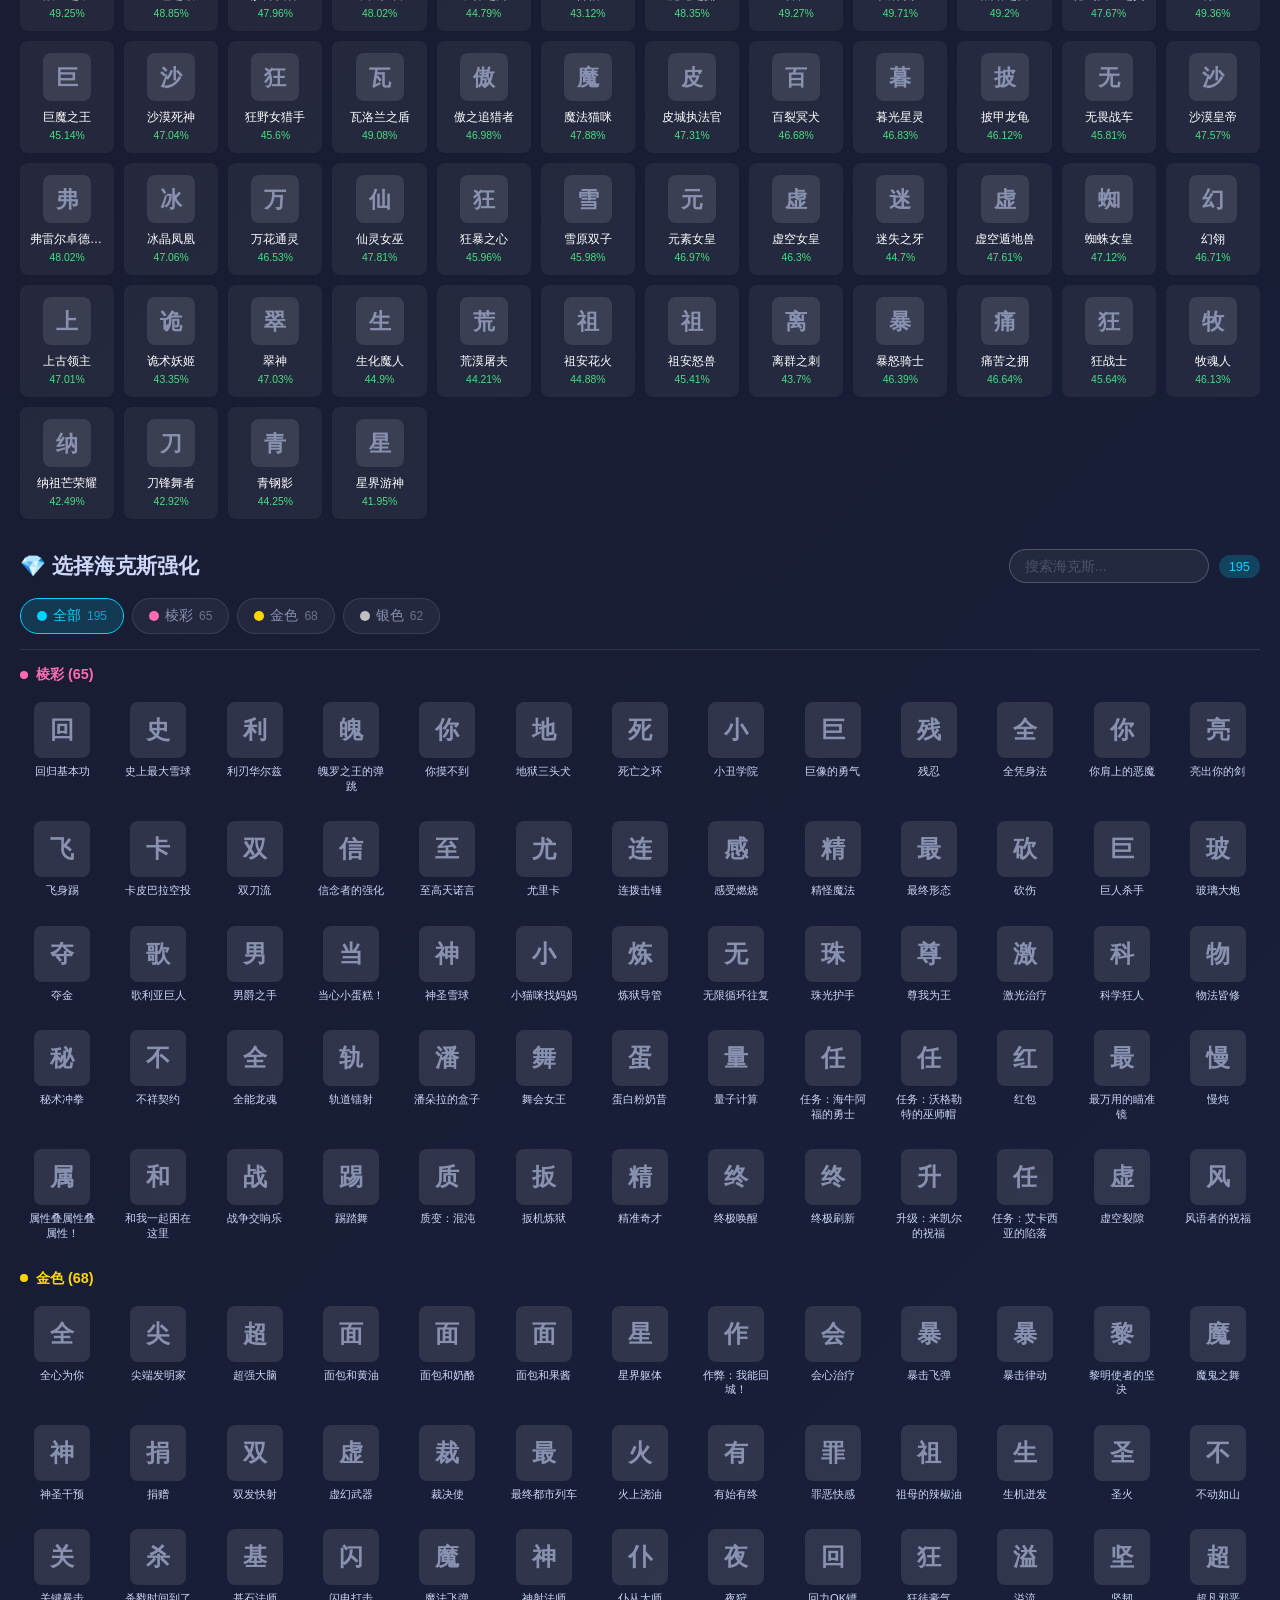
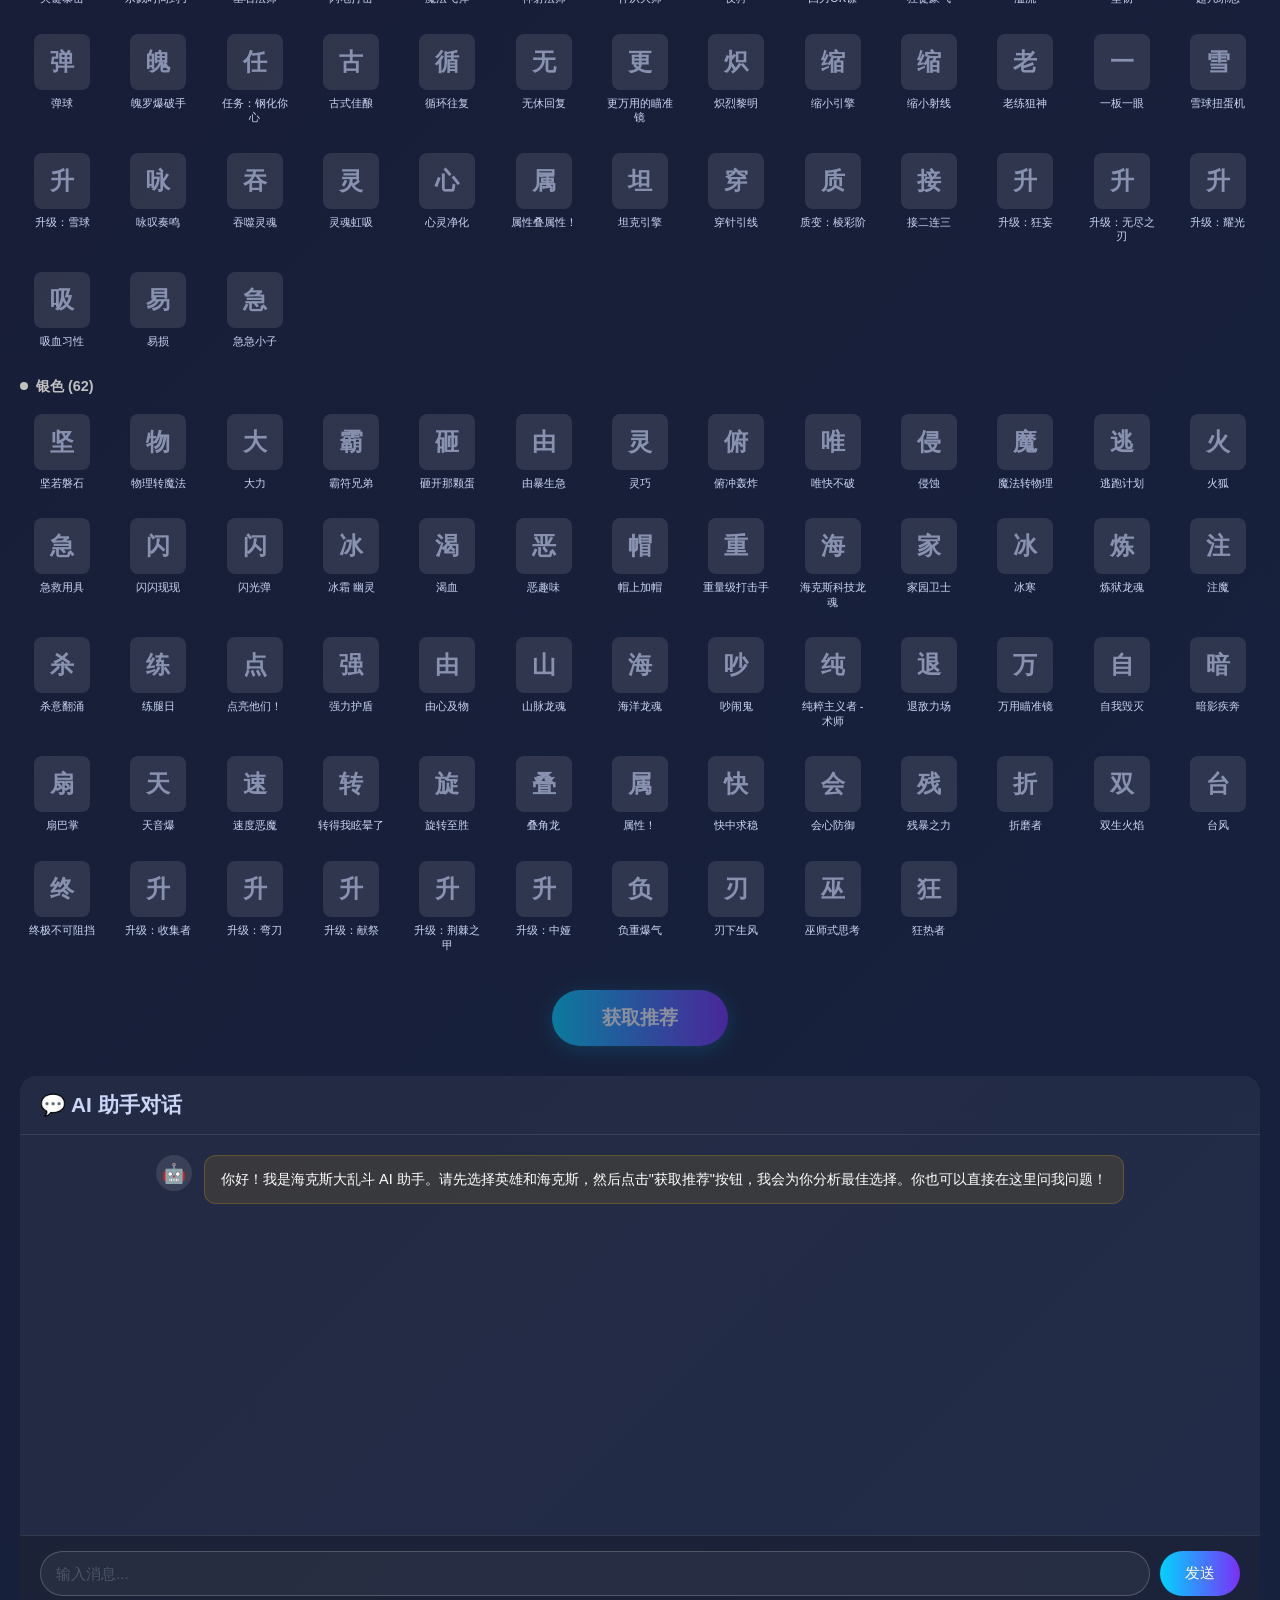
==== commit 4420abc7: "退回手动输入配置版本" ====
--- a/index.html
+++ b/index.html
@@ -14,6 +14,7 @@
       <a href="#" class="nav-link active" data-page="assistant">助手</a>
       <a href="#" class="nav-link" data-page="codex">图鉴</a>
     </div>
+    <button id="config-btn" class="config-btn">⚙️ 设置</button>
   </nav>
 
   <div class="container">
@@ -155,6 +156,31 @@
     </div>
   </div>
 
+  <!-- 配置弹窗 -->
+  <div id="config-modal" class="modal">
+    <div class="modal-content">
+      <h2 class="modal-title">⚙️ API 配置</h2>
+      <div class="form-group">
+        <label for="api-key-input">Coze API Key</label>
+        <input type="password" id="api-key-input" placeholder="请输入你的 API Key">
+      </div>
+      <div class="form-group">
+        <label for="bot-id-input">Bot ID</label>
+        <input type="text" id="bot-id-input" placeholder="请输入你的 Bot ID">
+      </div>
+      <div class="form-group">
+        <label class="checkbox-label">
+          <input type="checkbox" id="remember-config" checked>
+          <span>记住配置（保存到浏览器本地）</span>
+        </label>
+      </div>
+      <div class="modal-buttons">
+        <button id="close-config-btn" class="btn btn-secondary">取消</button>
+        <button id="save-config-btn" class="btn btn-primary">保存</button>
+      </div>
+    </div>
+  </div>
+
   <!-- 引入 JS 文件 -->
   <script src="js/data.js"></script>
   <script src="js/ai.js"></script>
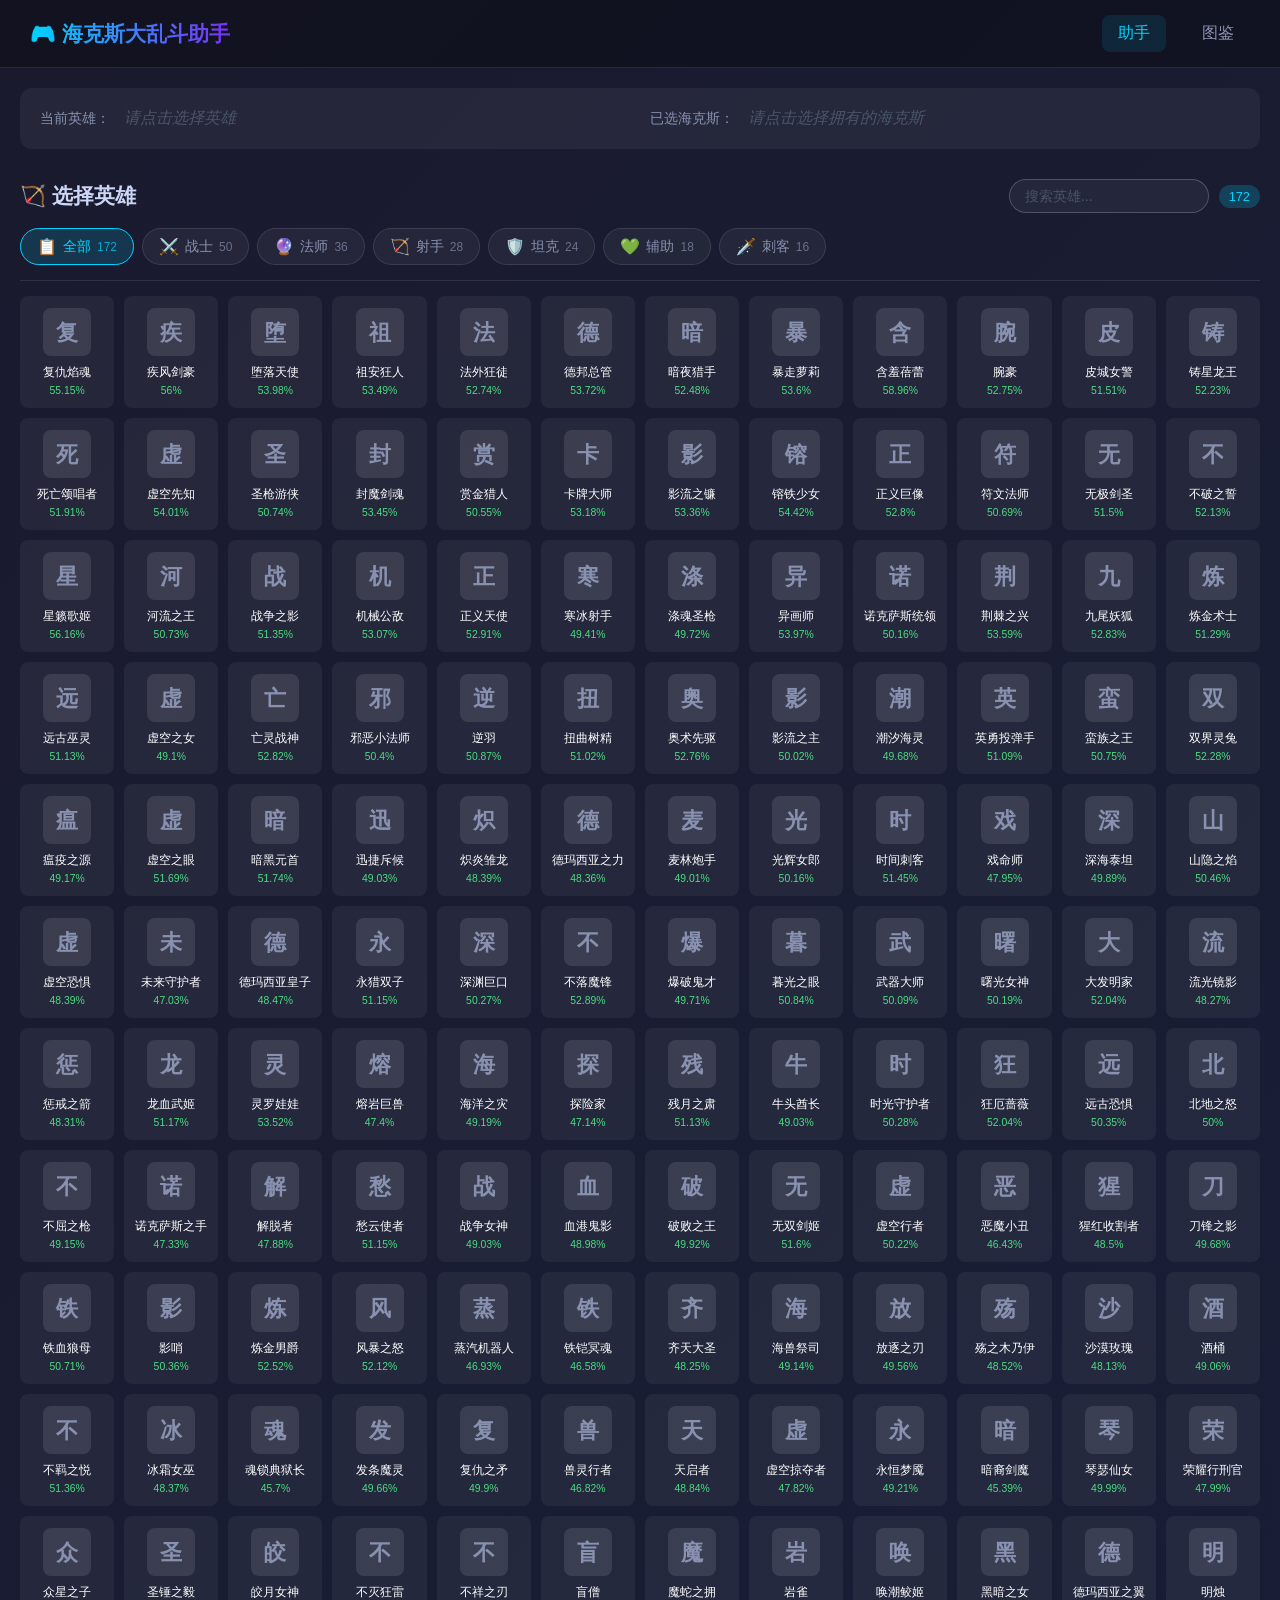
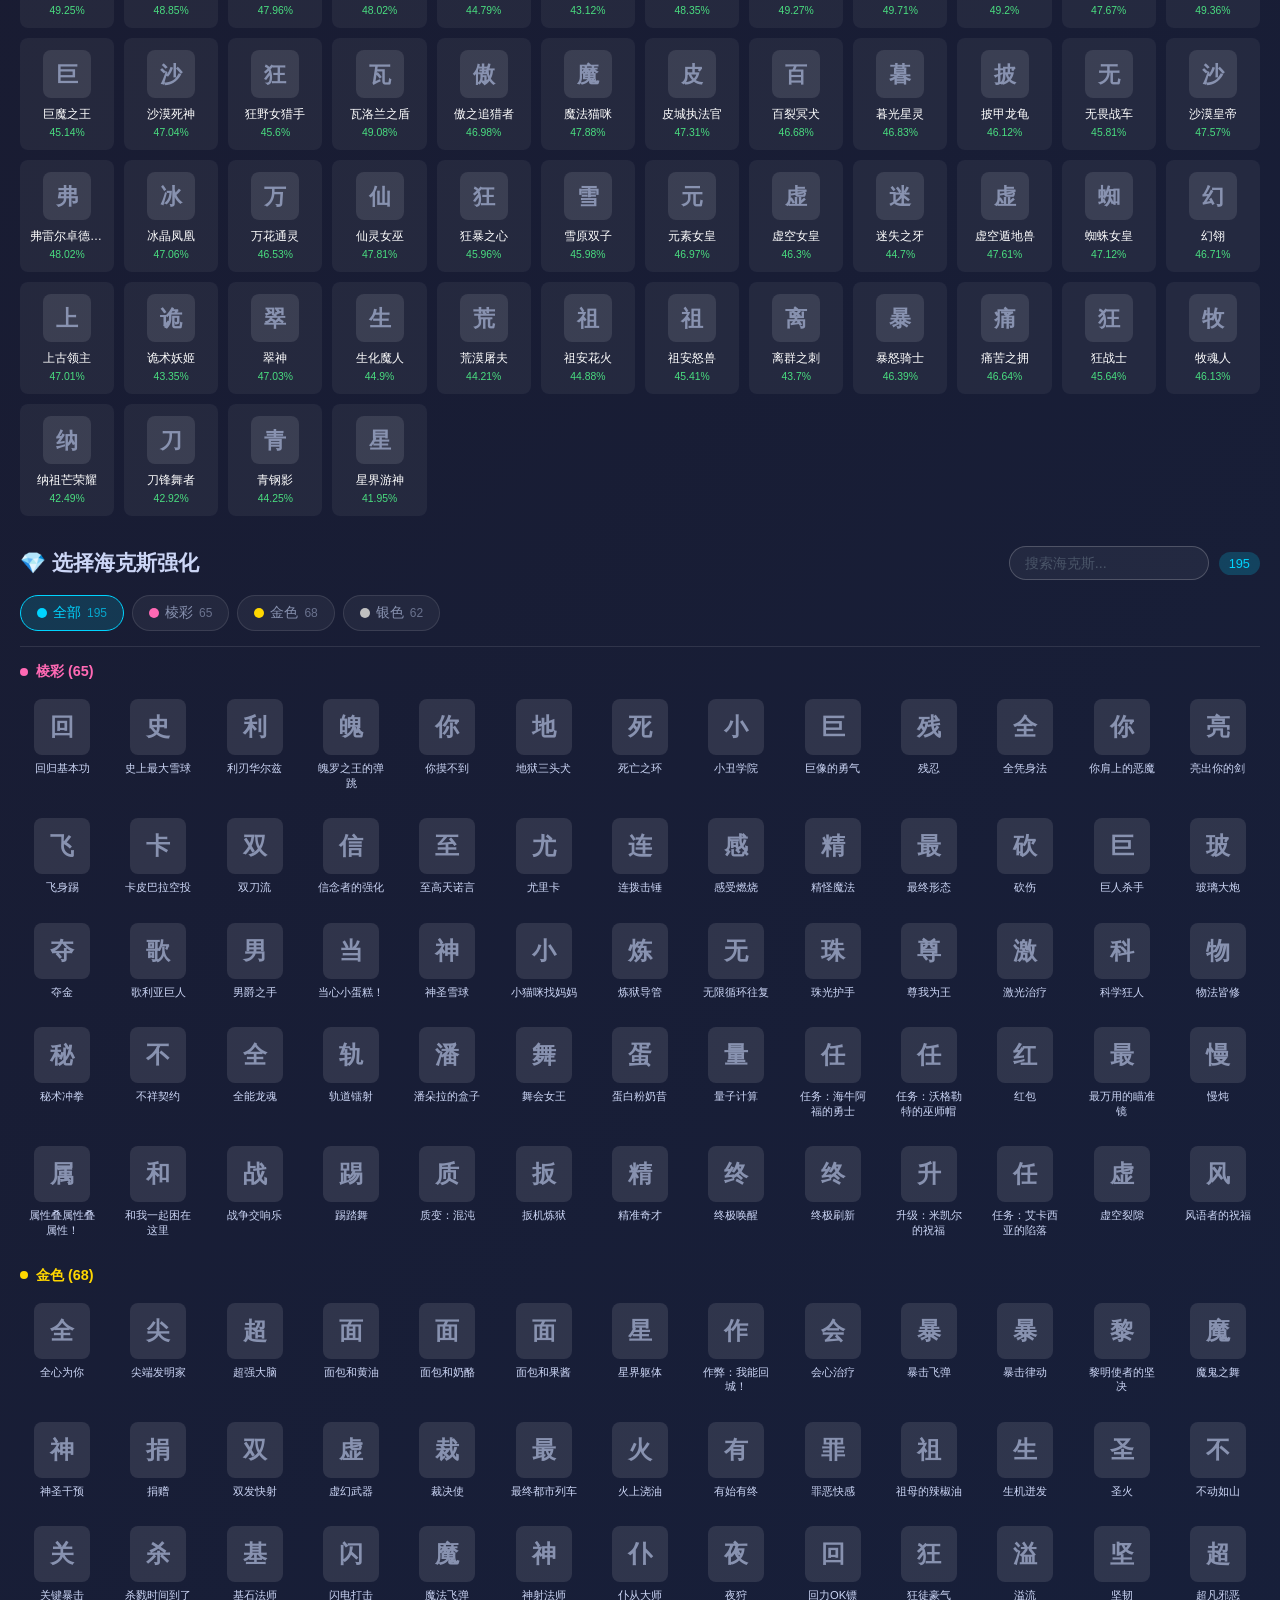
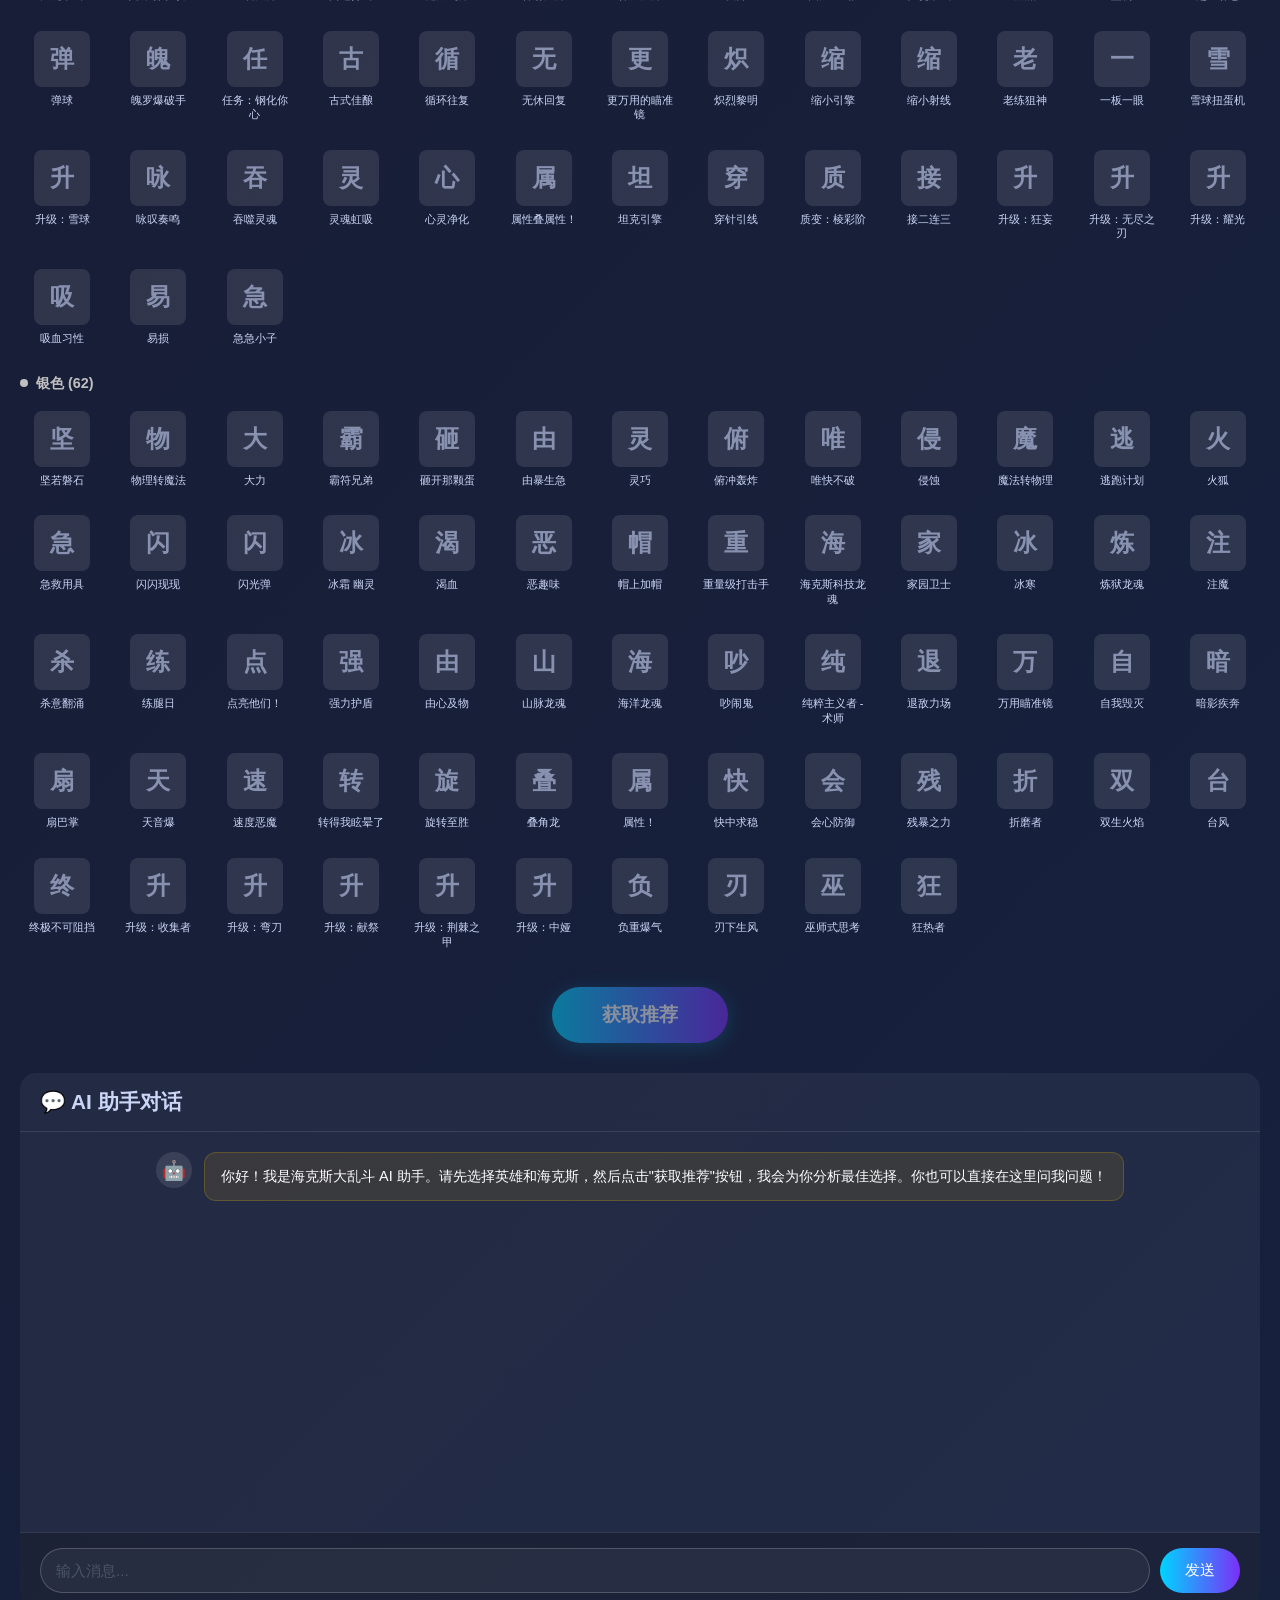
==== commit 09f99c7d: "切换到安全模式：前端不存储密钥，通过 Vercel 后端代理调用 Coze API" ====
--- a/index.html
+++ b/index.html
@@ -14,7 +14,6 @@
       <a href="#" class="nav-link active" data-page="assistant">助手</a>
       <a href="#" class="nav-link" data-page="codex">图鉴</a>
     </div>
-    <button id="config-btn" class="config-btn">⚙️ 设置</button>
   </nav>
 
   <div class="container">
@@ -156,31 +155,6 @@
     </div>
   </div>
 
-  <!-- 配置弹窗 -->
-  <div id="config-modal" class="modal">
-    <div class="modal-content">
-      <h2 class="modal-title">⚙️ API 配置</h2>
-      <div class="form-group">
-        <label for="api-key-input">Coze API Key</label>
-        <input type="password" id="api-key-input" placeholder="请输入你的 API Key">
-      </div>
-      <div class="form-group">
-        <label for="bot-id-input">Bot ID</label>
-        <input type="text" id="bot-id-input" placeholder="请输入你的 Bot ID">
-      </div>
-      <div class="form-group">
-        <label class="checkbox-label">
-          <input type="checkbox" id="remember-config" checked>
-          <span>记住配置（保存到浏览器本地）</span>
-        </label>
-      </div>
-      <div class="modal-buttons">
-        <button id="close-config-btn" class="btn btn-secondary">取消</button>
-        <button id="save-config-btn" class="btn btn-primary">保存</button>
-      </div>
-    </div>
-  </div>
-
   <!-- 引入 JS 文件 -->
   <script src="js/data.js"></script>
   <script src="js/ai.js"></script>
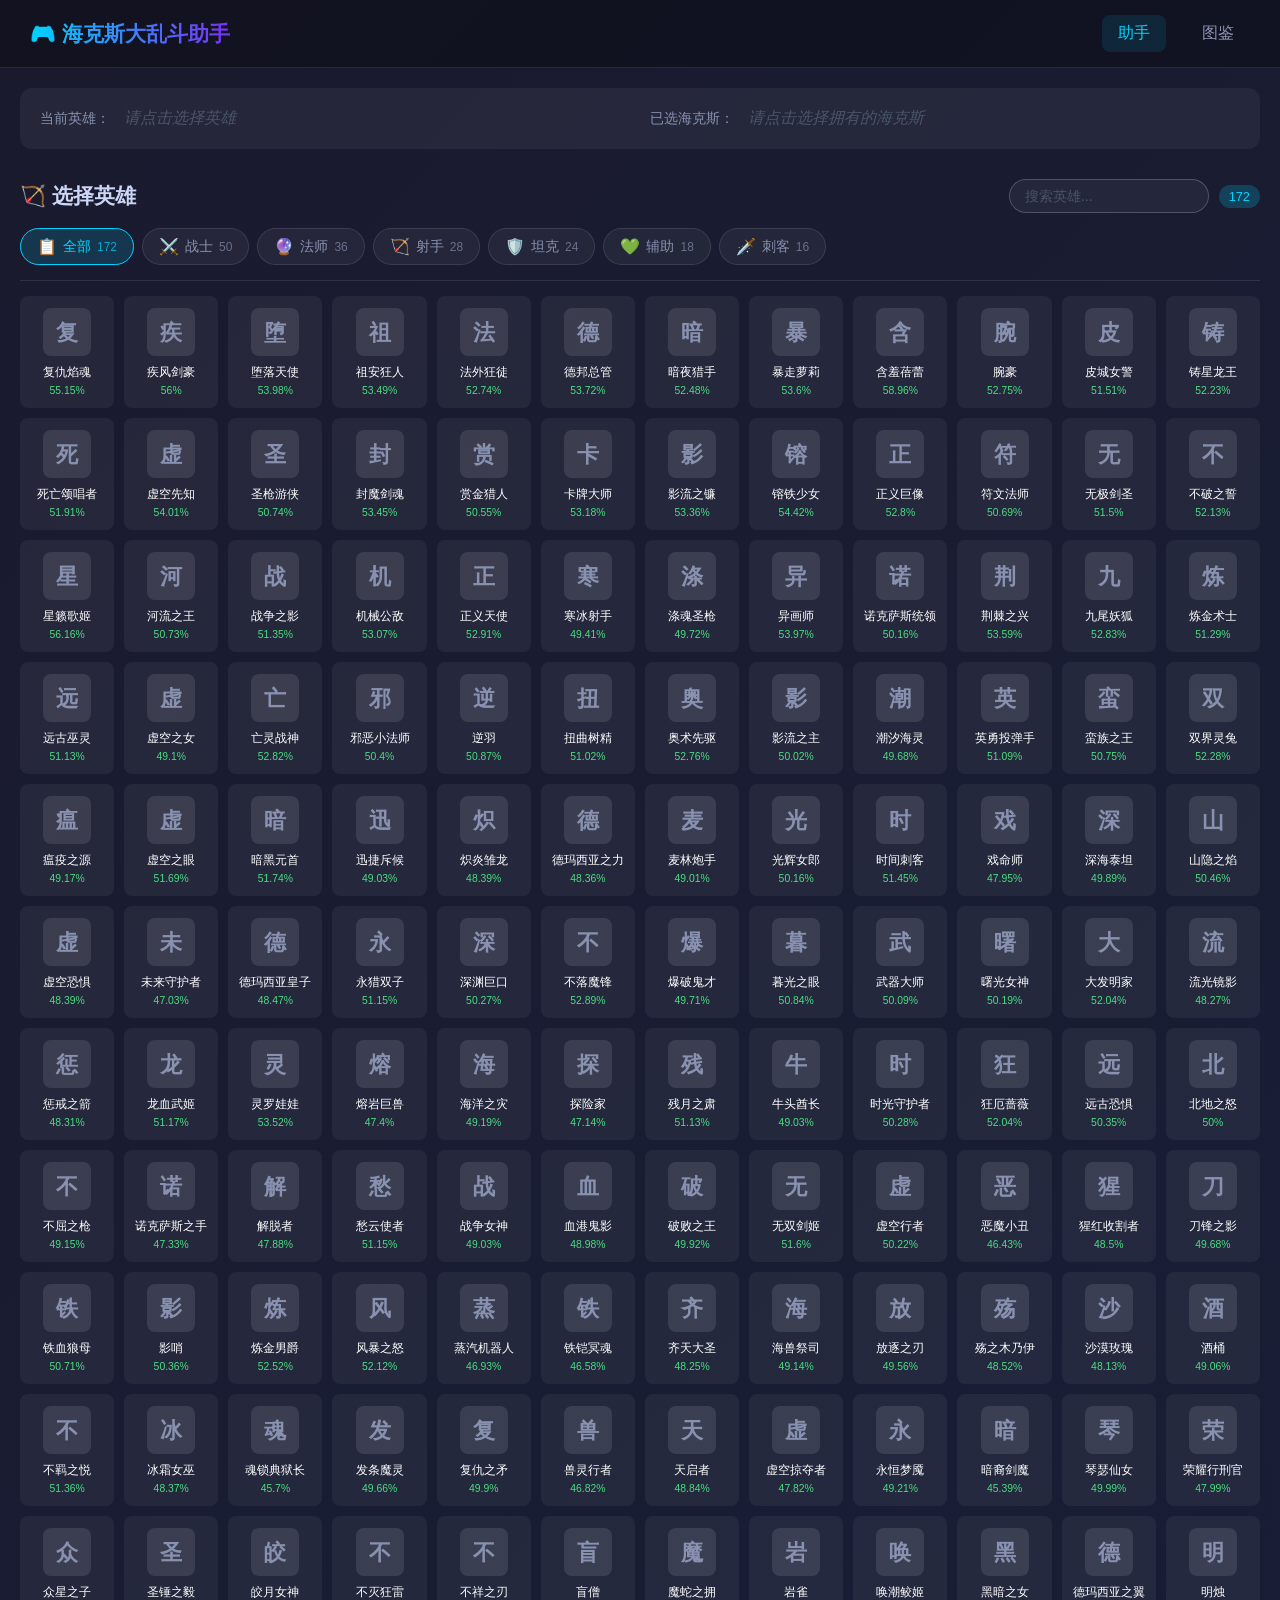
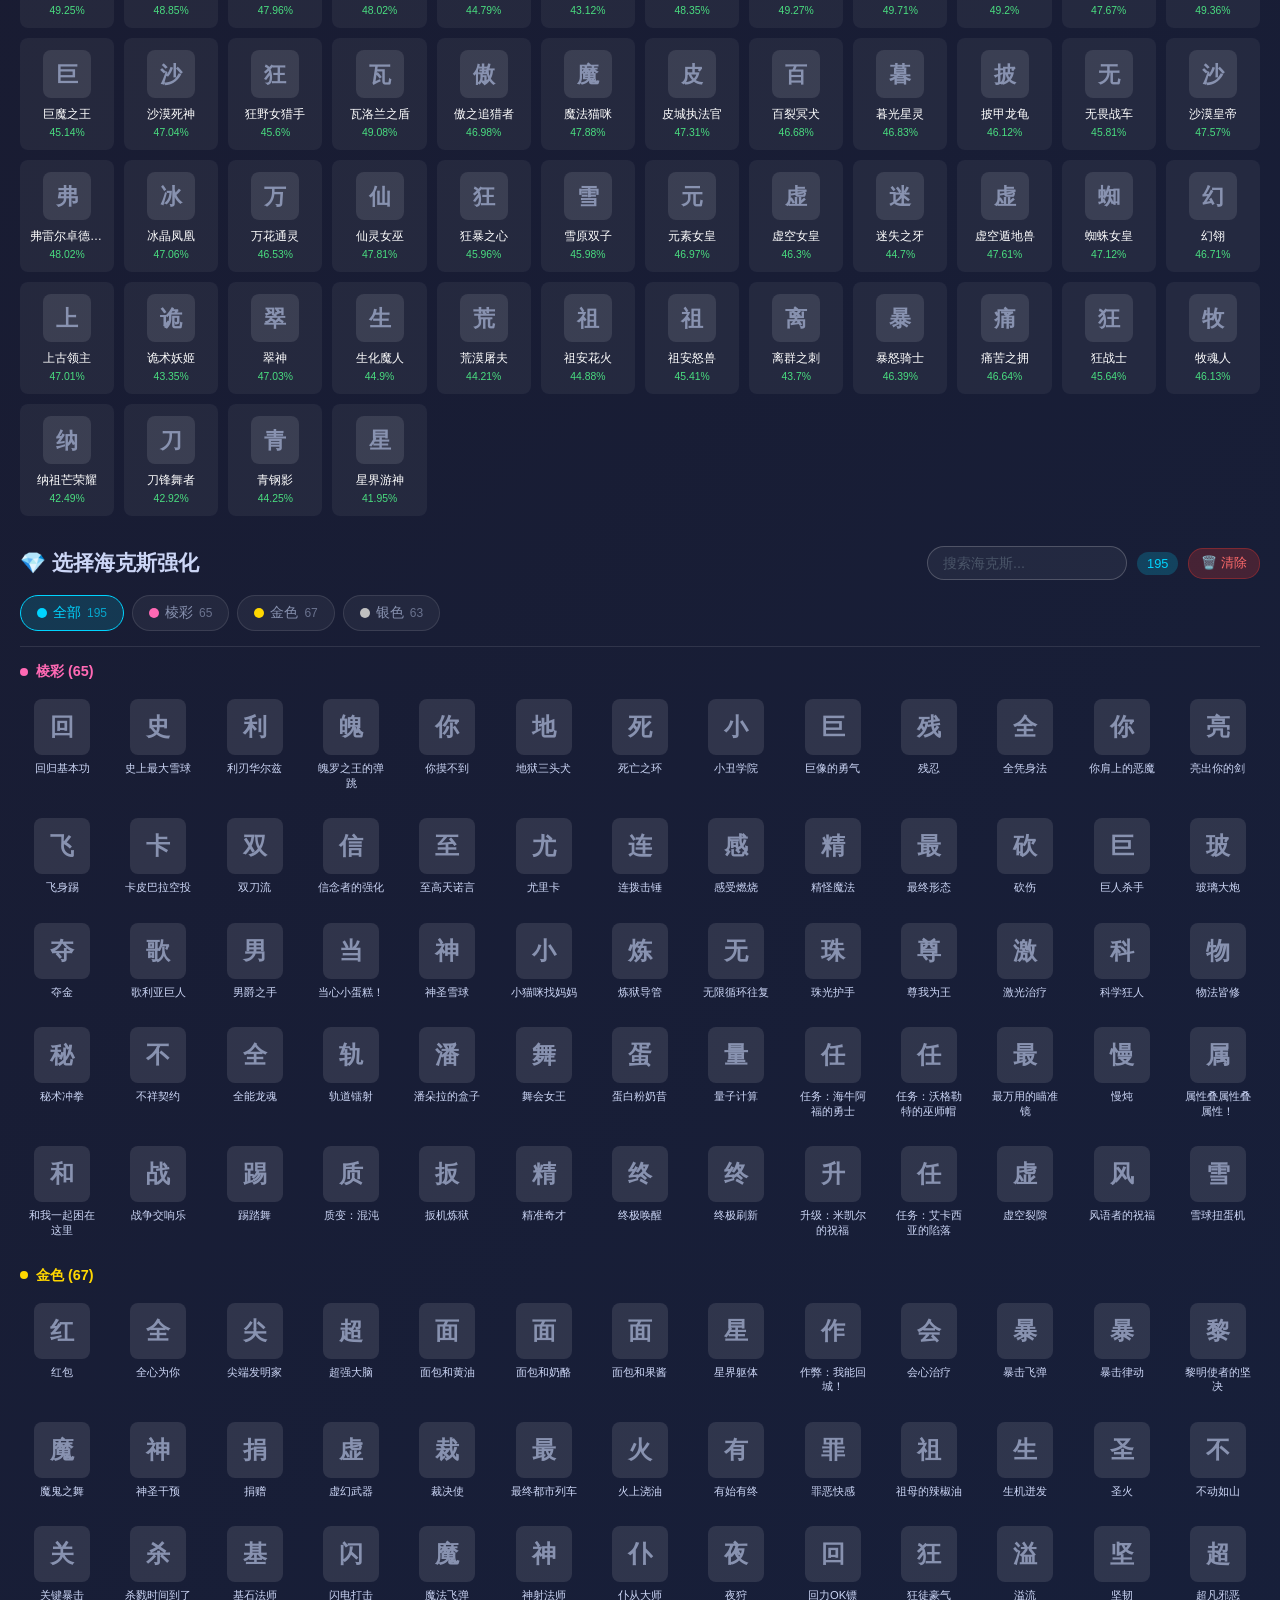
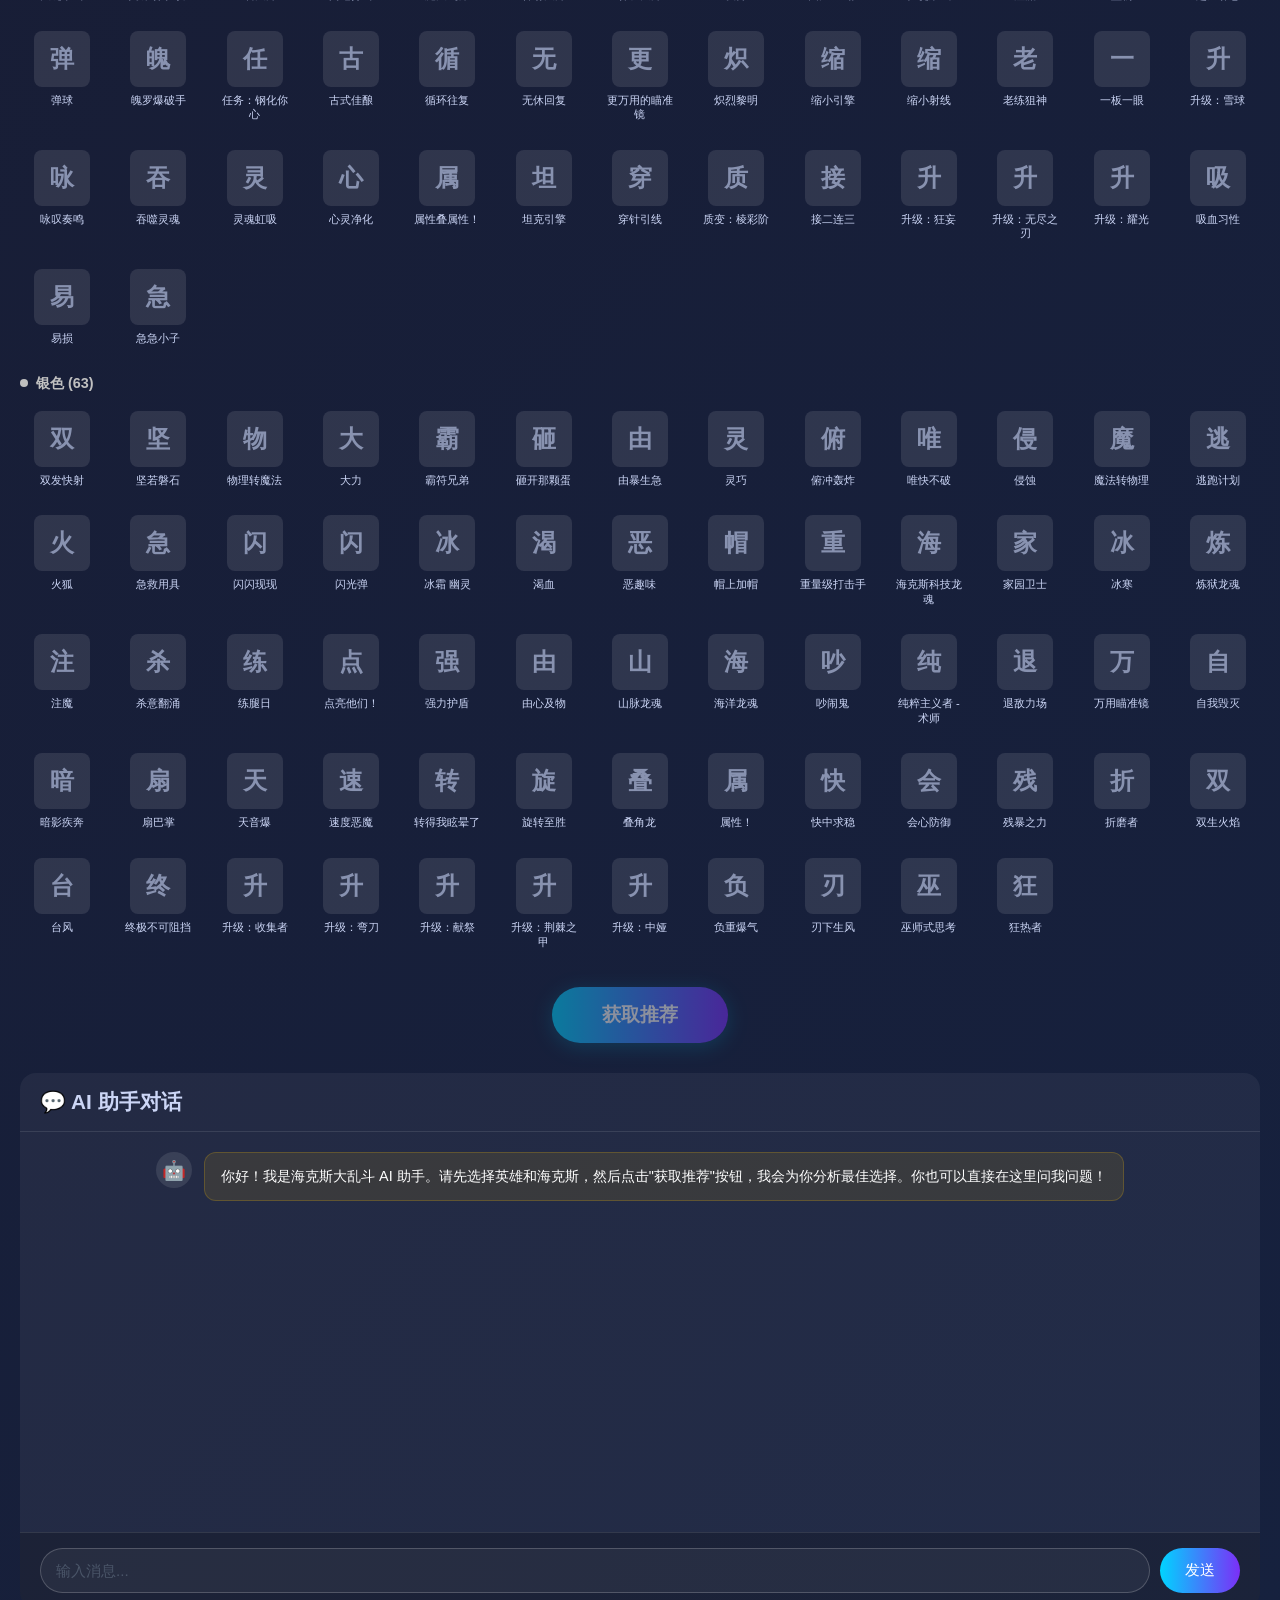
==== commit e7857743: "添加一键清除选中海克斯按钮" ====
--- a/index.html
+++ b/index.html
@@ -51,6 +51,7 @@
           <div class="search-box">
             <input type="text" id="augment-search" placeholder="搜索海克斯..." class="search-input">
             <span id="augment-count" class="count-badge"></span>
+            <button id="clear-augments" class="clear-btn" title="清除所有选择">🗑️ 清除</button>
           </div>
         </div>
         <div id="augment-tabs" class="tabs-container"></div>
--- a/css/style.css
+++ b/css/style.css
@@ -192,6 +192,22 @@
   display: flex;
   align-items: center;
   gap: 10px;
+}
+
+.clear-btn {
+  padding: 6px 12px;
+  background: rgba(255, 59, 48, 0.2);
+  border: 1px solid rgba(255, 59, 48, 0.3);
+  border-radius: 15px;
+  color: #ff6b6b;
+  font-size: 0.8rem;
+  cursor: pointer;
+  transition: all 0.3s ease;
+}
+
+.clear-btn:hover {
+  background: rgba(255, 59, 48, 0.3);
+  border-color: rgba(255, 59, 48, 0.5);
 }
 
 .search-input {
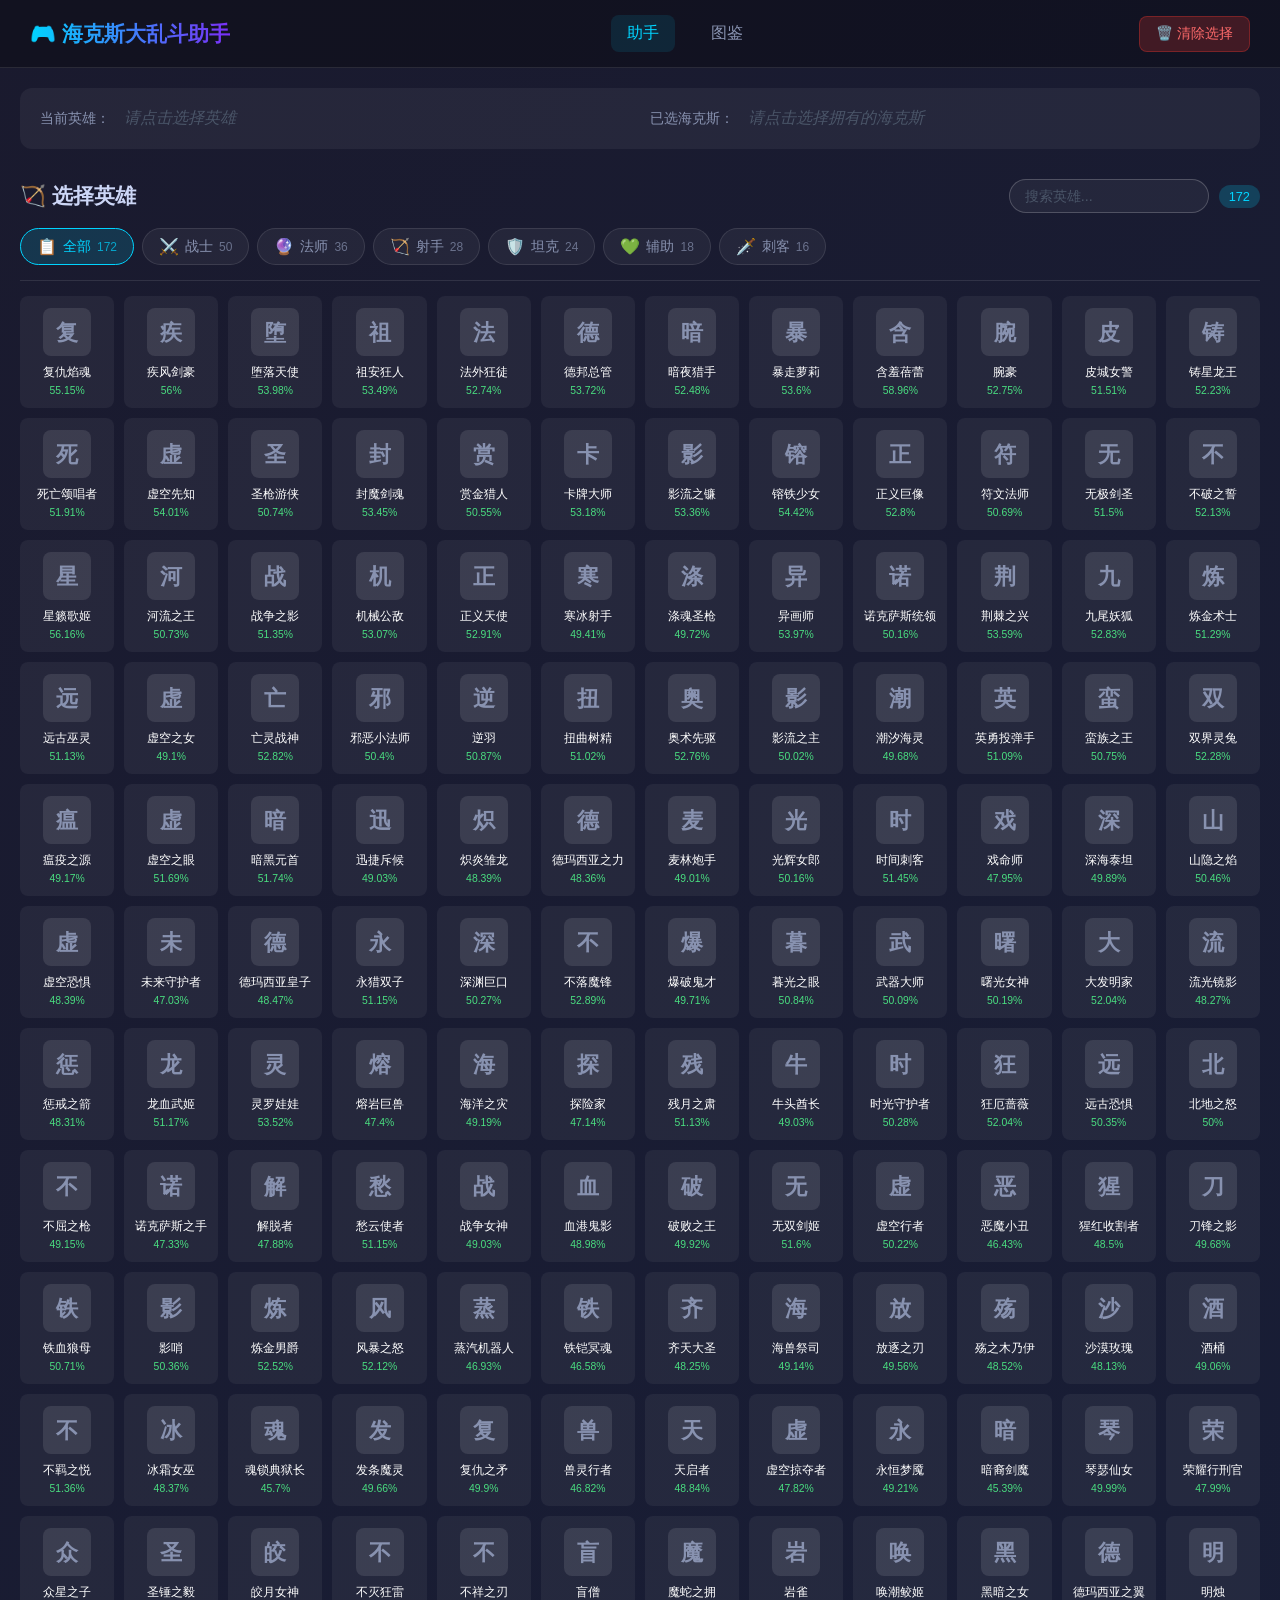
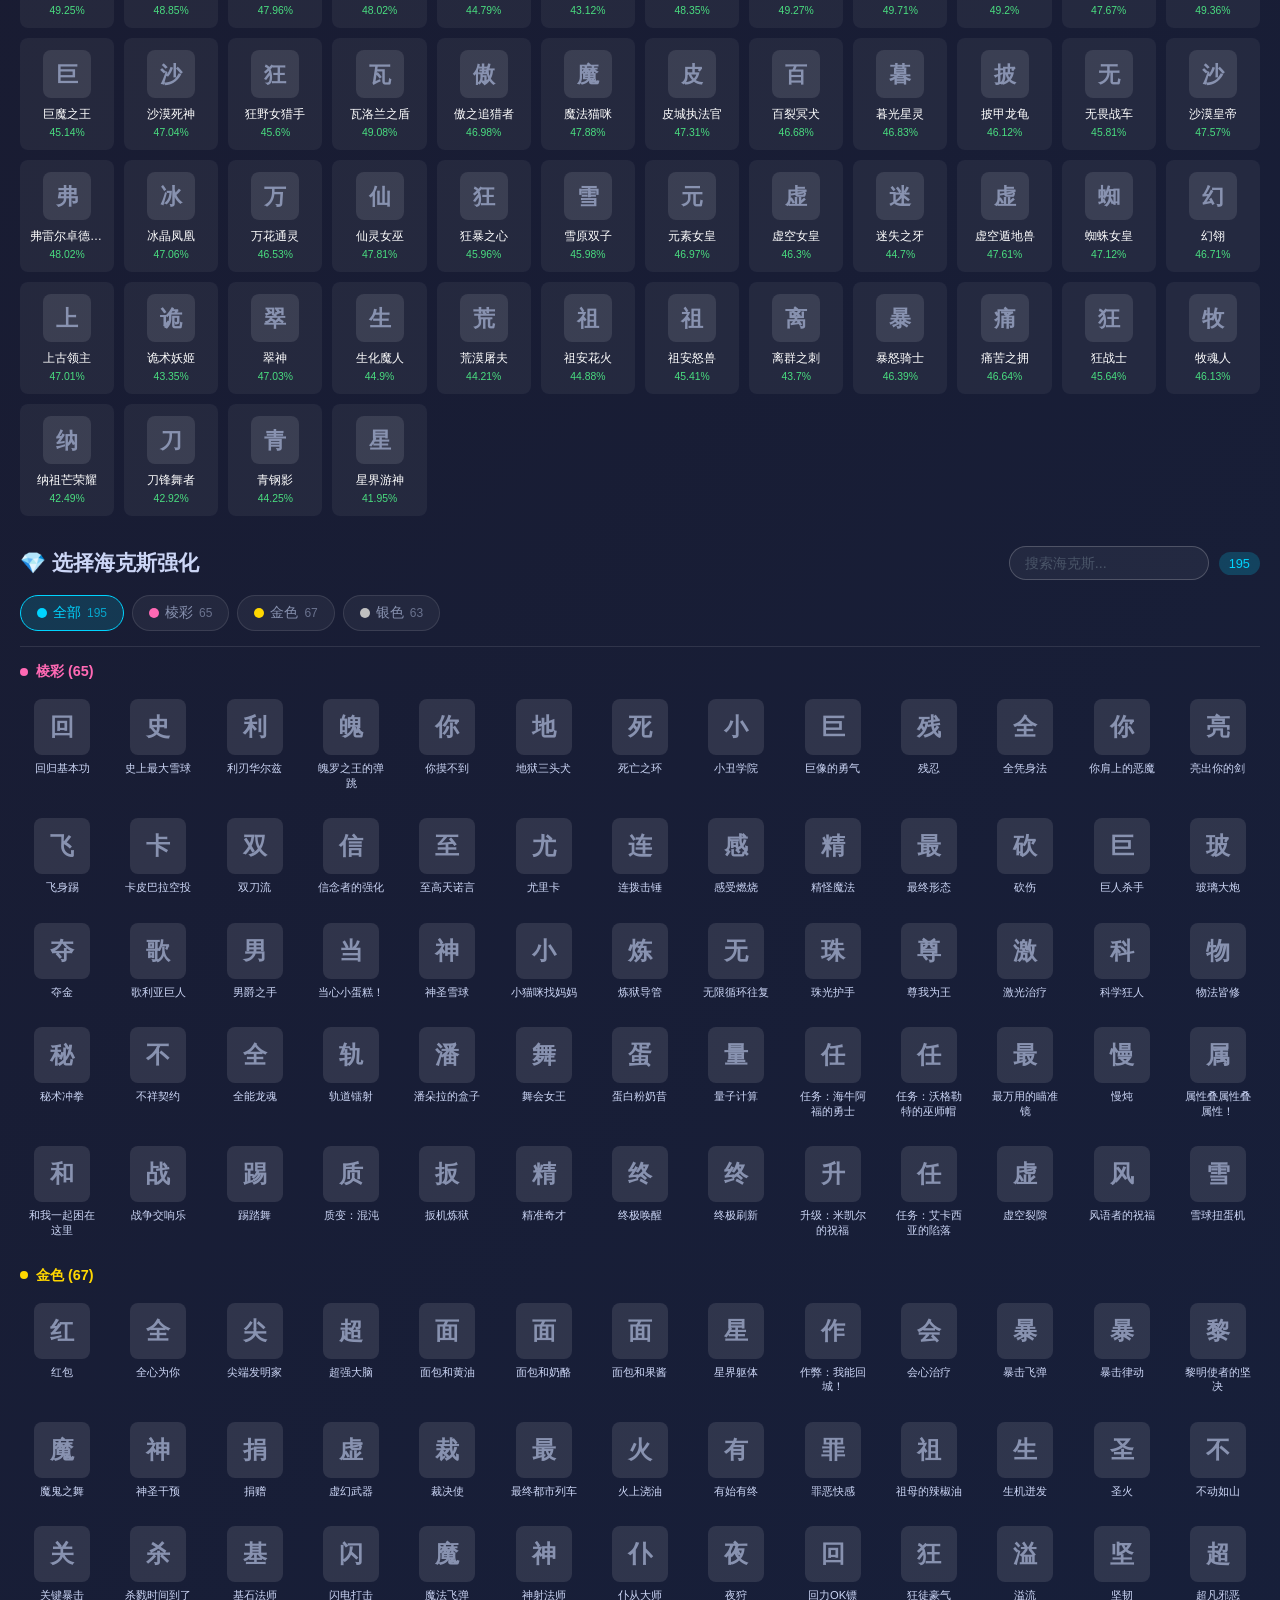
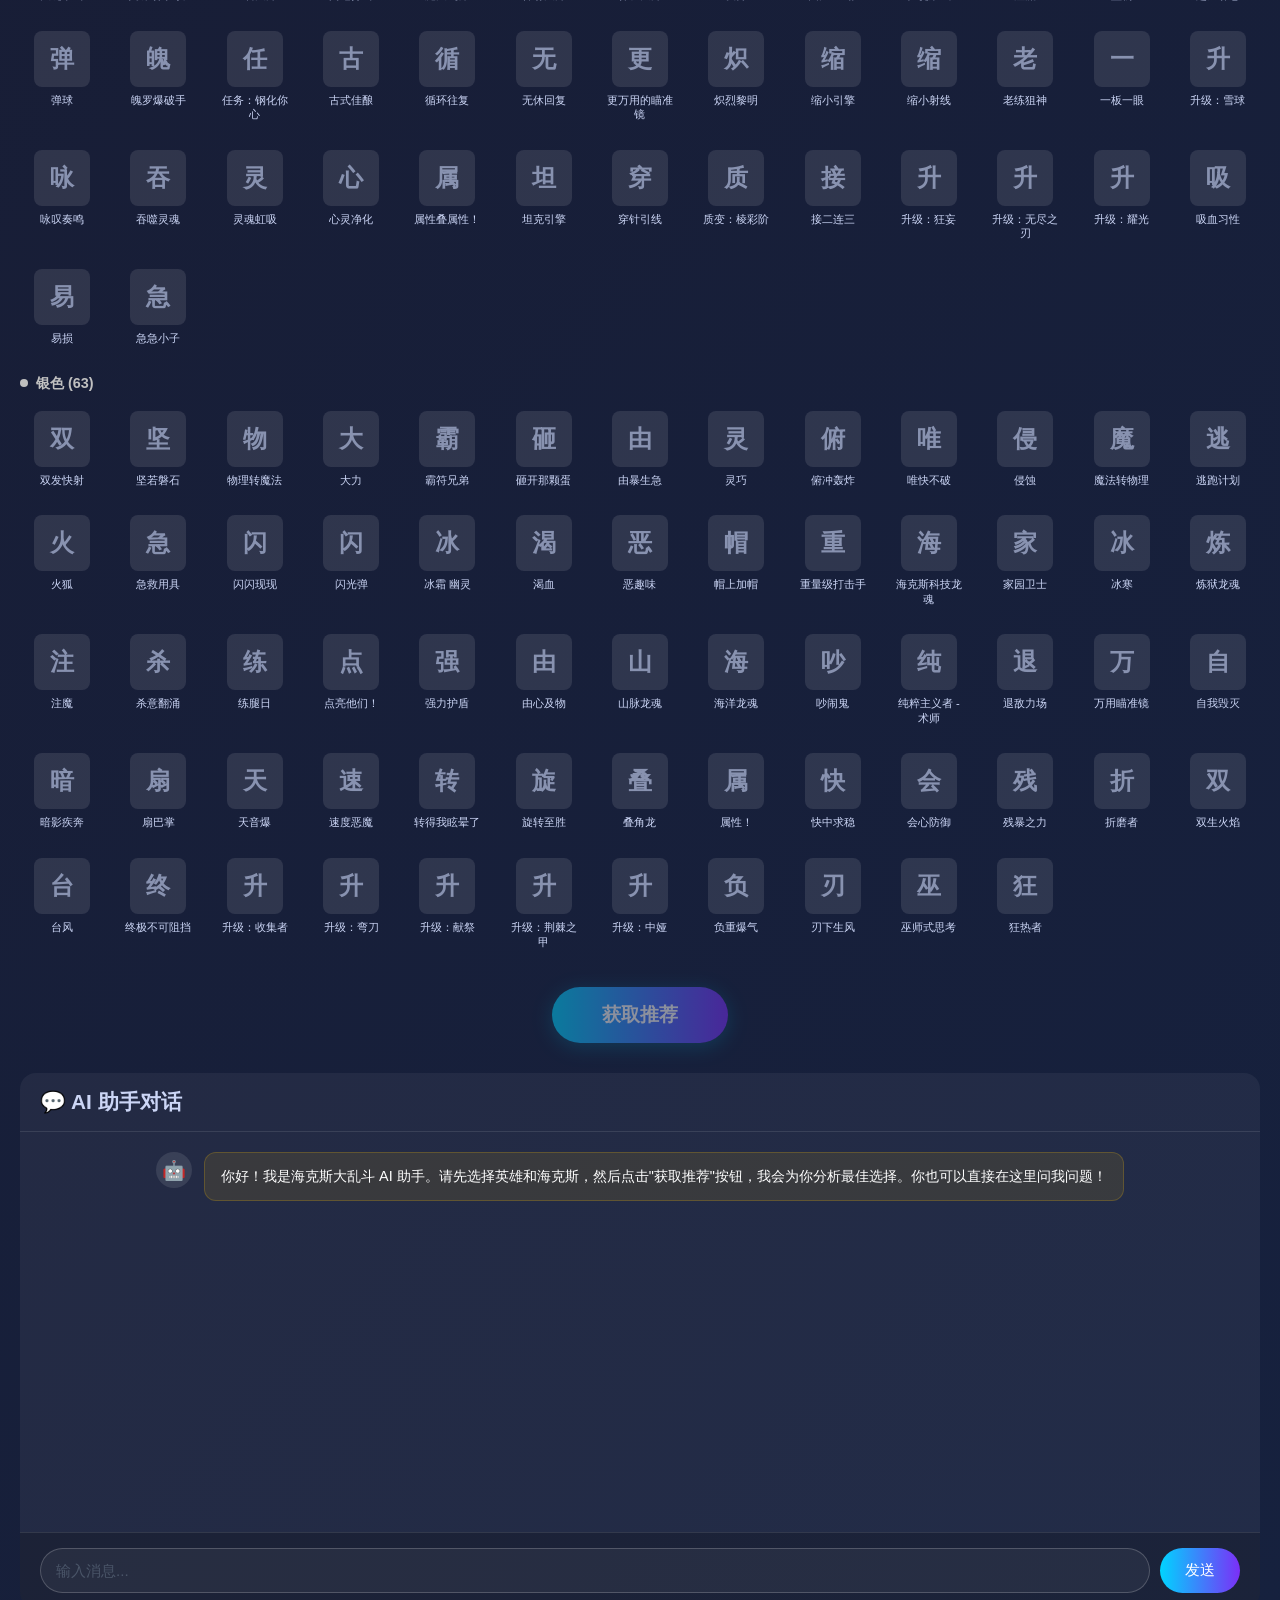
==== commit 96993918: "移动清除按钮到顶部导航栏" ====
--- a/index.html
+++ b/index.html
@@ -14,6 +14,7 @@
       <a href="#" class="nav-link active" data-page="assistant">助手</a>
       <a href="#" class="nav-link" data-page="codex">图鉴</a>
     </div>
+    <button id="clear-augments" class="clear-btn" title="清除所有选择">🗑️ 清除选择</button>
   </nav>
 
   <div class="container">
@@ -51,7 +52,6 @@
           <div class="search-box">
             <input type="text" id="augment-search" placeholder="搜索海克斯..." class="search-input">
             <span id="augment-count" class="count-badge"></span>
-            <button id="clear-augments" class="clear-btn" title="清除所有选择">🗑️ 清除</button>
           </div>
         </div>
         <div id="augment-tabs" class="tabs-container"></div>
--- a/css/style.css
+++ b/css/style.css
@@ -195,12 +195,12 @@
 }
 
 .clear-btn {
-  padding: 6px 12px;
+  padding: 8px 16px;
   background: rgba(255, 59, 48, 0.2);
   border: 1px solid rgba(255, 59, 48, 0.3);
-  border-radius: 15px;
+  border-radius: 8px;
   color: #ff6b6b;
-  font-size: 0.8rem;
+  font-size: 0.85rem;
   cursor: pointer;
   transition: all 0.3s ease;
 }
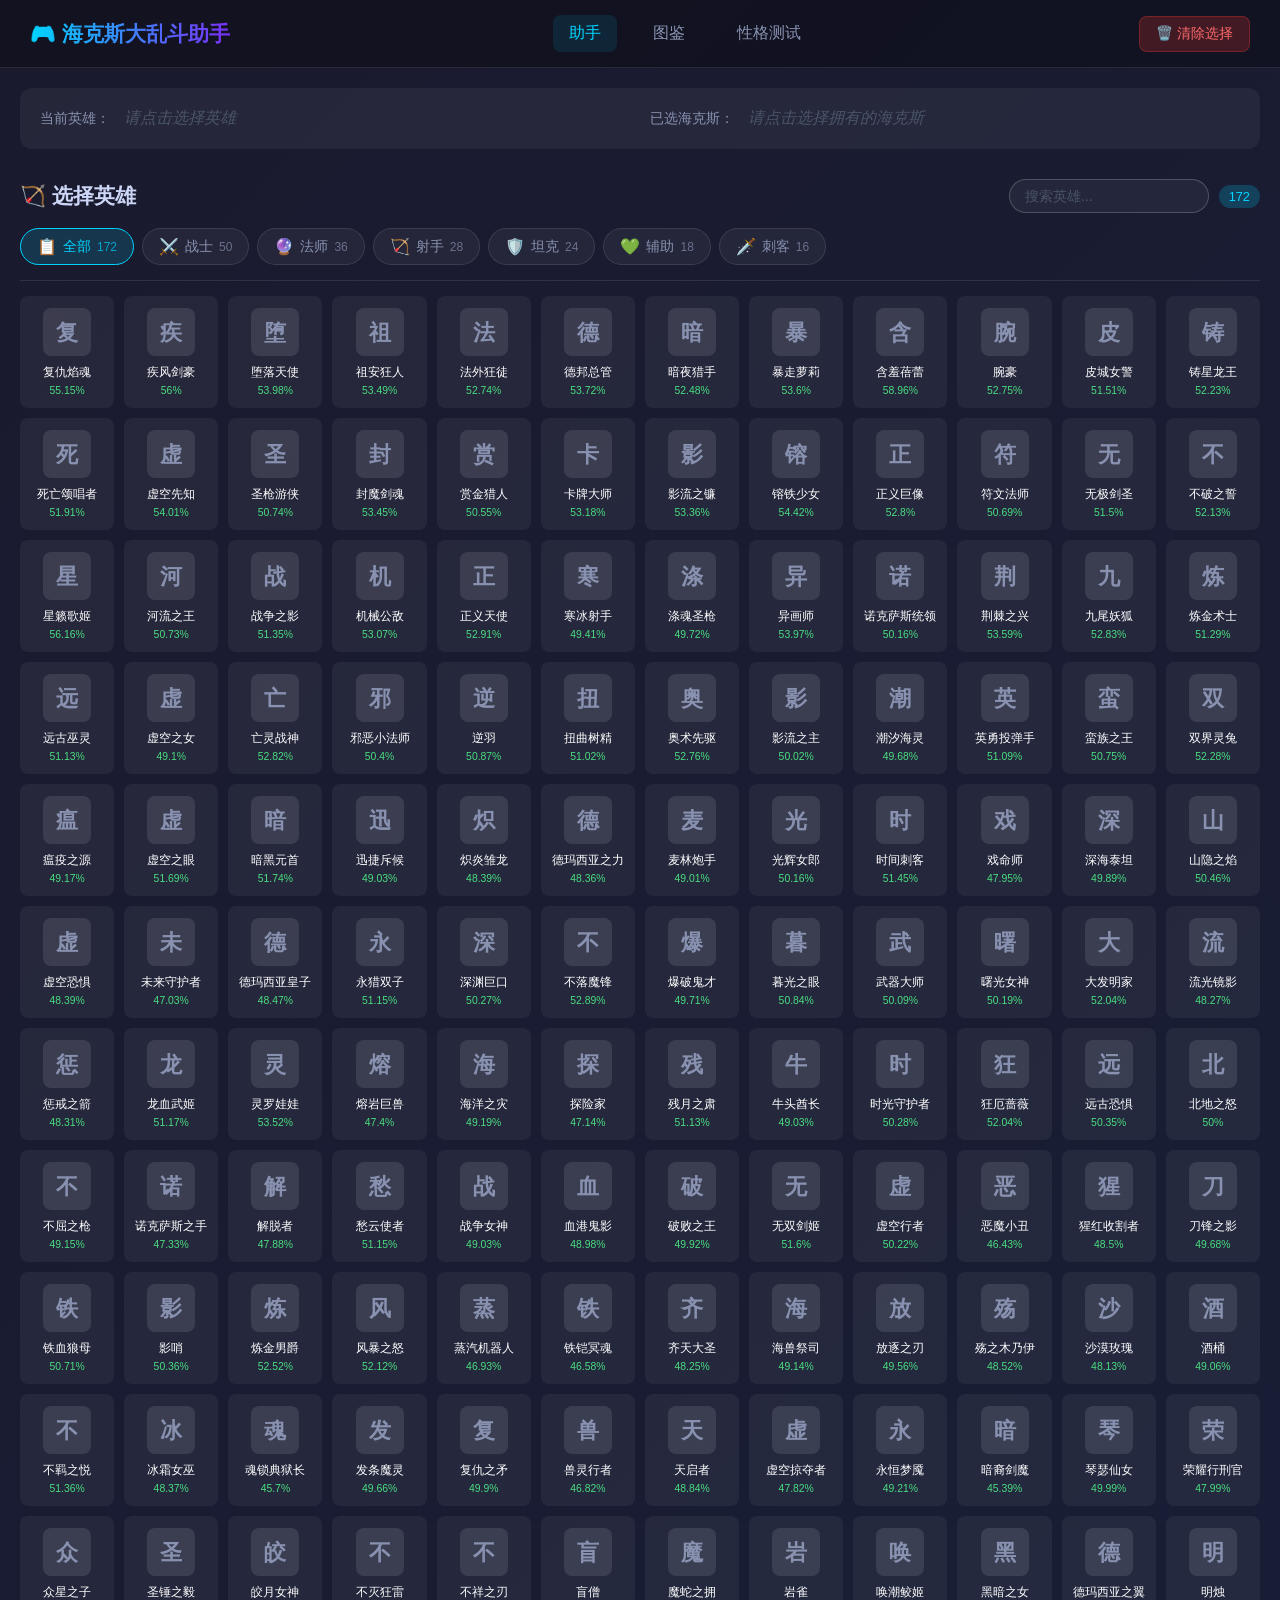
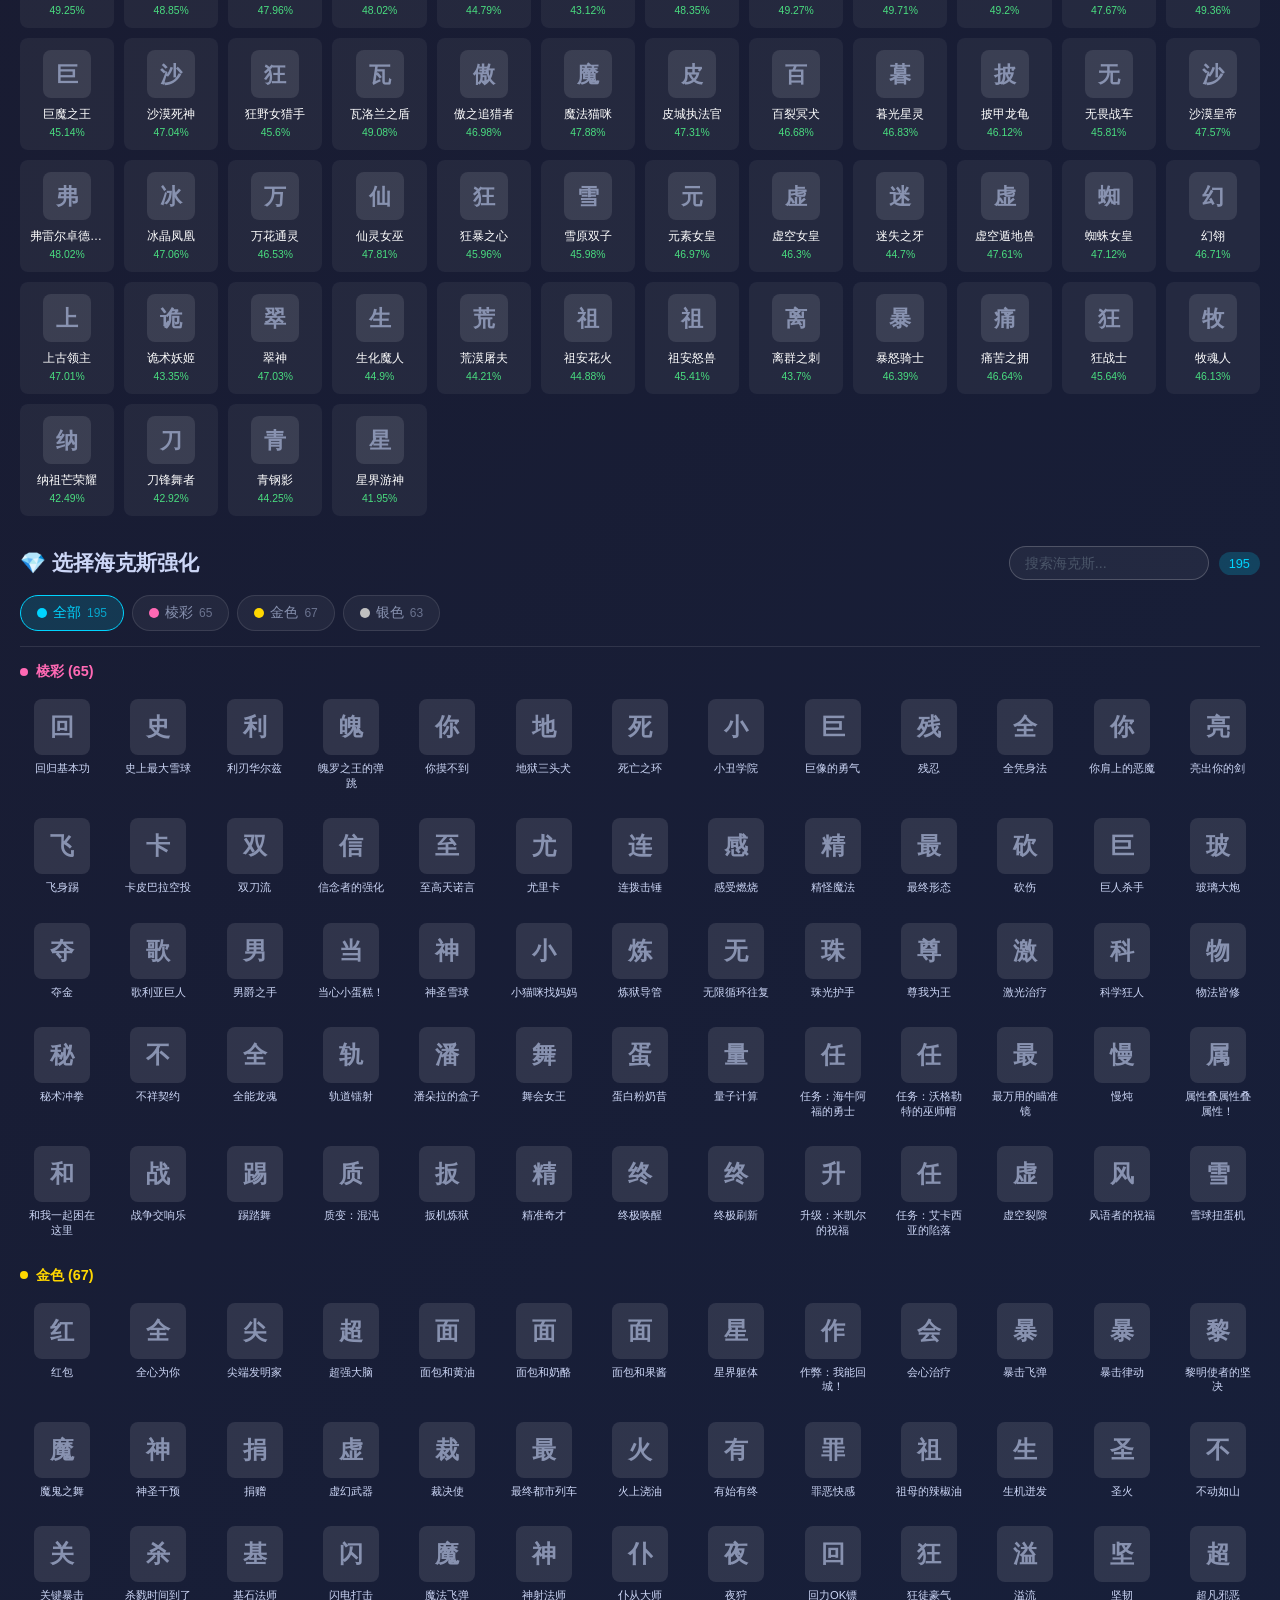
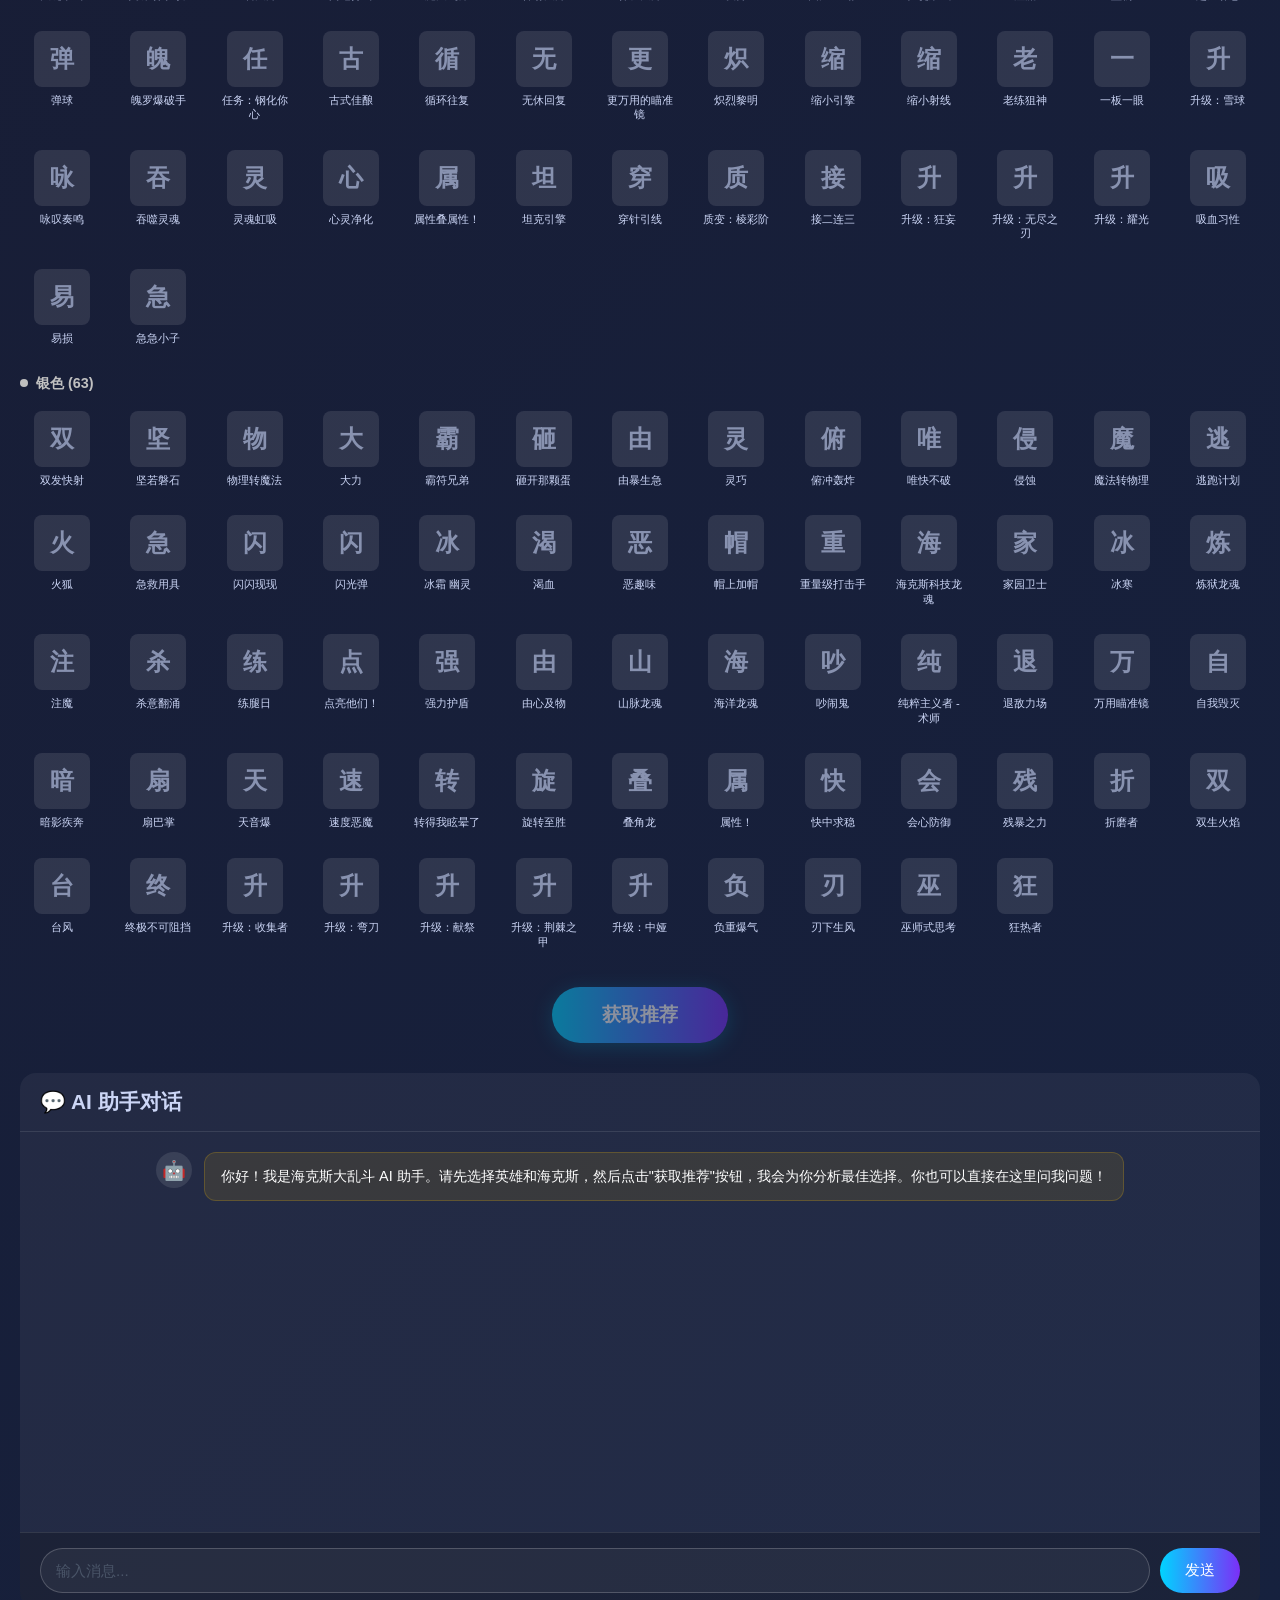
==== commit 340b05a4: "添加斗BTI海克斯大乱斗性格测试页面" ====
--- a/index.html
+++ b/index.html
@@ -13,6 +13,7 @@
     <div class="nav-links">
       <a href="#" class="nav-link active" data-page="assistant">助手</a>
       <a href="#" class="nav-link" data-page="codex">图鉴</a>
+      <a href="personality.html" class="nav-link nav-link-external">性格测试</a>
     </div>
     <button id="clear-augments" class="clear-btn" title="清除所有选择">🗑️ 清除选择</button>
   </nav>
--- a/css/style.css
+++ b/css/style.css
@@ -1383,6 +1383,555 @@
   overflow-wrap: break-word;
 }
 
+/* ========== 性格测试页面 ========== */
+
+/* 顶部返回栏 */
+.personality-nav {
+  display: flex;
+  align-items: center;
+  gap: 15px;
+  padding: 15px 30px;
+  background: rgba(0, 0, 0, 0.3);
+  border-bottom: 1px solid rgba(255, 255, 255, 0.1);
+  position: sticky;
+  top: 0;
+  z-index: 100;
+}
+
+.personality-back {
+  color: #8892b0;
+  text-decoration: none;
+  font-size: 0.9rem;
+  display: flex;
+  align-items: center;
+  gap: 5px;
+  transition: color 0.3s ease;
+}
+
+.personality-back:hover {
+  color: #ccd6f6;
+}
+
+.personality-nav-title {
+  font-size: 1.1rem;
+  font-weight: 600;
+  background: linear-gradient(90deg, #FFD700, #FF69B4);
+  -webkit-background-clip: text;
+  -webkit-text-fill-color: transparent;
+  background-clip: text;
+}
+
+/* 首页 Hero 区域 */
+.personality-hero {
+  text-align: center;
+  padding: 60px 20px 40px;
+}
+
+.personality-hero-badge {
+  display: inline-block;
+  background: rgba(255, 105, 180, 0.15);
+  border: 1px solid rgba(255, 105, 180, 0.3);
+  color: #FF69B4;
+  padding: 4px 14px;
+  border-radius: 20px;
+  font-size: 0.8rem;
+  margin-bottom: 20px;
+}
+
+.personality-hero h1 {
+  font-size: 2.5rem;
+  background: linear-gradient(90deg, #FFD700, #FF69B4, #7b2ff7);
+  -webkit-background-clip: text;
+  -webkit-text-fill-color: transparent;
+  background-clip: text;
+  margin-bottom: 15px;
+}
+
+.personality-hero-desc {
+  color: #8892b0;
+  font-size: 1.1rem;
+  max-width: 600px;
+  margin: 0 auto 15px;
+  line-height: 1.6;
+}
+
+.personality-hero-stats {
+  display: flex;
+  justify-content: center;
+  gap: 30px;
+  margin-top: 25px;
+  margin-bottom: 30px;
+}
+
+.personality-hero-stat {
+  text-align: center;
+}
+
+.personality-hero-stat-num {
+  font-size: 2.5rem;
+  font-weight: 800;
+  color: #FFD700;
+}
+
+.personality-hero-stat-label {
+  font-size: 0.85rem;
+  color: #8892b0;
+}
+
+/* 人格预览网格 */
+.personality-preview-grid {
+  display: grid;
+  grid-template-columns: repeat(auto-fill, minmax(100px, 1fr));
+  gap: 12px;
+  max-width: 900px;
+  margin: 0 auto 40px;
+  padding: 0 20px;
+}
+
+.personality-preview-card {
+  aspect-ratio: 1;
+  border-radius: 10px;
+  overflow: hidden;
+  border: 2px solid rgba(255, 255, 255, 0.1);
+  cursor: pointer;
+  transition: all 0.3s ease;
+  position: relative;
+  background: rgba(255, 255, 255, 0.05);
+}
+
+.personality-preview-card:hover {
+  border-color: rgba(255, 215, 0, 0.5);
+  transform: translateY(-3px);
+  box-shadow: 0 6px 20px rgba(255, 215, 0, 0.15);
+}
+
+.personality-preview-card img {
+  width: 100%;
+  height: 100%;
+  object-fit: cover;
+}
+
+.personality-preview-name {
+  position: absolute;
+  bottom: 0;
+  left: 0;
+  right: 0;
+  padding: 6px 4px;
+  background: linear-gradient(transparent, rgba(0, 0, 0, 0.85));
+  font-size: 0.7rem;
+  text-align: center;
+  color: #fff;
+}
+
+/* 开始测试按钮 */
+.personality-start-btn {
+  background: linear-gradient(90deg, #FFD700, #FF69B4);
+  color: #1a1a2e;
+  border: none;
+  padding: 16px 60px;
+  font-size: 1.3rem;
+  font-weight: 700;
+  border-radius: 30px;
+  cursor: pointer;
+  transition: all 0.3s ease;
+  box-shadow: 0 4px 20px rgba(255, 215, 0, 0.3);
+}
+
+.personality-start-btn:hover {
+  transform: translateY(-3px);
+  box-shadow: 0 6px 30px rgba(255, 215, 0, 0.4);
+}
+
+/* 答题页 */
+.personality-quiz {
+  max-width: 700px;
+  margin: 0 auto;
+  padding: 30px 20px;
+}
+
+/* 进度条 */
+.personality-progress {
+  margin-bottom: 30px;
+}
+
+.personality-progress-info {
+  display: flex;
+  justify-content: space-between;
+  align-items: center;
+  margin-bottom: 10px;
+  font-size: 0.9rem;
+  color: #8892b0;
+}
+
+.personality-progress-bar {
+  height: 8px;
+  background: rgba(255, 255, 255, 0.1);
+  border-radius: 4px;
+  overflow: hidden;
+}
+
+.personality-progress-fill {
+  height: 100%;
+  background: linear-gradient(90deg, #FFD700, #FF69B4);
+  border-radius: 4px;
+  transition: width 0.4s ease;
+}
+
+/* 题目卡片 */
+.personality-question-card {
+  background: rgba(255, 255, 255, 0.05);
+  border: 1px solid rgba(255, 255, 255, 0.1);
+  border-radius: 16px;
+  padding: 30px;
+  margin-bottom: 25px;
+}
+
+.personality-question-text {
+  font-size: 1.3rem;
+  font-weight: 600;
+  color: #ccd6f6;
+  line-height: 1.5;
+}
+
+/* 选项 */
+.personality-options {
+  display: flex;
+  flex-direction: column;
+  gap: 12px;
+}
+
+.personality-option {
+  display: flex;
+  align-items: flex-start;
+  gap: 14px;
+  padding: 18px 20px;
+  background: rgba(255, 255, 255, 0.04);
+  border: 1px solid rgba(255, 255, 255, 0.12);
+  border-radius: 12px;
+  cursor: pointer;
+  transition: all 0.3s ease;
+  text-align: left;
+  color: #ccd6f6;
+  font-size: 1rem;
+  line-height: 1.5;
+}
+
+.personality-option:hover {
+  background: rgba(255, 215, 0, 0.08);
+  border-color: rgba(255, 215, 0, 0.4);
+  transform: translateX(4px);
+}
+
+.personality-option-label {
+  display: inline-flex;
+  align-items: center;
+  justify-content: center;
+  width: 32px;
+  height: 32px;
+  min-width: 32px;
+  border-radius: 8px;
+  background: rgba(255, 215, 0, 0.15);
+  border: 1px solid rgba(255, 215, 0, 0.3);
+  color: #FFD700;
+  font-weight: 700;
+  font-size: 0.9rem;
+}
+
+.personality-option-text {
+  padding-top: 4px;
+}
+
+/* 结果页 */
+.personality-result {
+  max-width: 700px;
+  margin: 0 auto;
+  padding: 30px 20px;
+}
+
+/* 结果大图 */
+.personality-result-image {
+  border-radius: 16px;
+  overflow: hidden;
+  border: 2px solid rgba(255, 215, 0, 0.3);
+  margin-bottom: 25px;
+  cursor: pointer;
+  transition: all 0.3s ease;
+  background: rgba(255, 255, 255, 0.05);
+}
+
+.personality-result-image:hover {
+  border-color: rgba(255, 215, 0, 0.6);
+  box-shadow: 0 8px 30px rgba(255, 215, 0, 0.15);
+}
+
+.personality-result-image img {
+  width: 100%;
+  display: block;
+}
+
+/* 结果信息卡 */
+.personality-result-card {
+  background: rgba(255, 255, 255, 0.05);
+  border: 1px solid rgba(255, 255, 255, 0.1);
+  border-radius: 16px;
+  padding: 30px;
+  margin-bottom: 20px;
+}
+
+.personality-result-label {
+  display: inline-block;
+  background: rgba(255, 105, 180, 0.15);
+  border: 1px solid rgba(255, 105, 180, 0.3);
+  color: #FF69B4;
+  padding: 4px 12px;
+  border-radius: 16px;
+  font-size: 0.8rem;
+  margin-bottom: 12px;
+}
+
+.personality-result-name {
+  font-size: 2rem;
+  font-weight: 800;
+  color: #FFD700;
+  margin-bottom: 8px;
+}
+
+.personality-result-tagline {
+  font-size: 1.1rem;
+  color: #8892b0;
+  margin-bottom: 20px;
+  font-style: italic;
+}
+
+.personality-result-desc {
+  font-size: 1rem;
+  color: #ccd6f6;
+  line-height: 1.7;
+  margin-bottom: 25px;
+}
+
+/* 四维属性条 */
+.personality-stats-grid {
+  display: grid;
+  grid-template-columns: 1fr 1fr;
+  gap: 12px;
+  margin-bottom: 25px;
+}
+
+.personality-stat-item {
+  background: rgba(255, 255, 255, 0.04);
+  border: 1px solid rgba(255, 255, 255, 0.08);
+  border-radius: 10px;
+  padding: 14px;
+}
+
+.personality-stat-header {
+  display: flex;
+  justify-content: space-between;
+  align-items: center;
+  margin-bottom: 8px;
+  font-size: 0.85rem;
+}
+
+.personality-stat-name {
+  color: #8892b0;
+}
+
+.personality-stat-value {
+  color: #FFD700;
+  font-weight: 600;
+}
+
+.personality-stat-bar {
+  height: 6px;
+  background: rgba(255, 255, 255, 0.1);
+  border-radius: 3px;
+  overflow: hidden;
+}
+
+.personality-stat-fill {
+  height: 100%;
+  background: linear-gradient(90deg, #FFD700, #FF69B4);
+  border-radius: 3px;
+  transition: width 0.8s ease;
+}
+
+/* 优势/劣势 */
+.personality-strengths {
+  display: grid;
+  grid-template-columns: 1fr 1fr;
+  gap: 12px;
+  margin-bottom: 25px;
+}
+
+.personality-strength-card {
+  border-radius: 12px;
+  padding: 18px;
+  border: 1px solid;
+}
+
+.personality-strength-card.power {
+  background: rgba(74, 222, 128, 0.08);
+  border-color: rgba(74, 222, 128, 0.25);
+}
+
+.personality-strength-card.risk {
+  background: rgba(255, 107, 107, 0.08);
+  border-color: rgba(255, 107, 107, 0.25);
+}
+
+.personality-strength-title {
+  font-size: 0.85rem;
+  font-weight: 600;
+  margin-bottom: 8px;
+}
+
+.personality-strength-card.power .personality-strength-title {
+  color: #4ade80;
+}
+
+.personality-strength-card.risk .personality-strength-title {
+  color: #ff6b6b;
+}
+
+.personality-strength-text {
+  font-size: 0.9rem;
+  color: #8892b0;
+  line-height: 1.5;
+}
+
+/* 分享文本区 */
+.personality-share-box {
+  background: rgba(255, 255, 255, 0.04);
+  border: 1px solid rgba(255, 255, 255, 0.08);
+  border-radius: 12px;
+  padding: 18px;
+  margin-bottom: 25px;
+}
+
+.personality-share-text {
+  font-size: 0.95rem;
+  color: #ccd6f6;
+  line-height: 1.6;
+  white-space: pre-line;
+}
+
+/* 操作按钮组 */
+.personality-actions {
+  display: flex;
+  flex-wrap: wrap;
+  gap: 12px;
+}
+
+.personality-btn {
+  padding: 12px 28px;
+  border-radius: 10px;
+  font-size: 0.95rem;
+  font-weight: 600;
+  cursor: pointer;
+  transition: all 0.3s ease;
+  border: none;
+}
+
+.personality-btn.primary {
+  background: linear-gradient(90deg, #FFD700, #FF69B4);
+  color: #1a1a2e;
+}
+
+.personality-btn.primary:hover {
+  transform: translateY(-2px);
+  box-shadow: 0 4px 15px rgba(255, 215, 0, 0.3);
+}
+
+.personality-btn.secondary {
+  background: rgba(255, 255, 255, 0.08);
+  border: 1px solid rgba(255, 255, 255, 0.15);
+  color: #ccd6f6;
+}
+
+.personality-btn.secondary:hover {
+  background: rgba(255, 255, 255, 0.12);
+  border-color: rgba(255, 255, 255, 0.25);
+}
+
+/* 结果详情弹窗 */
+.personality-modal {
+  display: none;
+  position: fixed;
+  top: 0;
+  left: 0;
+  width: 100%;
+  height: 100%;
+  background: rgba(0, 0, 0, 0.7);
+  z-index: 200;
+  align-items: center;
+  justify-content: center;
+  padding: 20px;
+}
+
+.personality-modal.active {
+  display: flex;
+}
+
+.personality-modal-content {
+  background: #1a1a2e;
+  border: 1px solid rgba(255, 255, 255, 0.15);
+  border-radius: 16px;
+  max-width: 500px;
+  width: 100%;
+  max-height: 90vh;
+  overflow-y: auto;
+  padding: 25px;
+  position: relative;
+}
+
+.personality-modal-close {
+  position: absolute;
+  top: 15px;
+  right: 15px;
+  background: rgba(255, 255, 255, 0.1);
+  border: none;
+  color: #fff;
+  width: 32px;
+  height: 32px;
+  border-radius: 50%;
+  font-size: 1.2rem;
+  cursor: pointer;
+  display: flex;
+  align-items: center;
+  justify-content: center;
+  transition: background 0.3s ease;
+}
+
+.personality-modal-close:hover {
+  background: rgba(255, 255, 255, 0.2);
+}
+
+.personality-modal-title {
+  font-size: 1.4rem;
+  font-weight: 700;
+  color: #FFD700;
+  margin-bottom: 8px;
+}
+
+.personality-modal-desc {
+  font-size: 0.95rem;
+  color: #8892b0;
+  margin-bottom: 20px;
+  line-height: 1.5;
+}
+
+.personality-modal-image {
+  width: 100%;
+  border-radius: 10px;
+  overflow: hidden;
+}
+
+.personality-modal-image img {
+  width: 100%;
+  display: block;
+}
+
 /* 响应式 */
 @media (max-width: 768px) {
   .top-nav {
@@ -1413,4 +1962,50 @@
   .detail-augments {
     justify-content: center;
   }
-}
+
+  .personality-hero h1 {
+    font-size: 1.8rem;
+  }
+
+  .personality-hero-desc {
+    font-size: 0.95rem;
+  }
+
+  .personality-preview-grid {
+    grid-template-columns: repeat(auto-fill, minmax(75px, 1fr));
+    gap: 8px;
+  }
+
+  .personality-question-card {
+    padding: 20px;
+  }
+
+  .personality-question-text {
+    font-size: 1.1rem;
+  }
+
+  .personality-option {
+    padding: 14px 16px;
+    font-size: 0.9rem;
+  }
+
+  .personality-stats-grid {
+    grid-template-columns: 1fr;
+  }
+
+  .personality-strengths {
+    grid-template-columns: 1fr;
+  }
+
+  .personality-result-name {
+    font-size: 1.5rem;
+  }
+
+  .personality-actions {
+    flex-direction: column;
+  }
+
+  .personality-btn {
+    text-align: center;
+  }
+}
